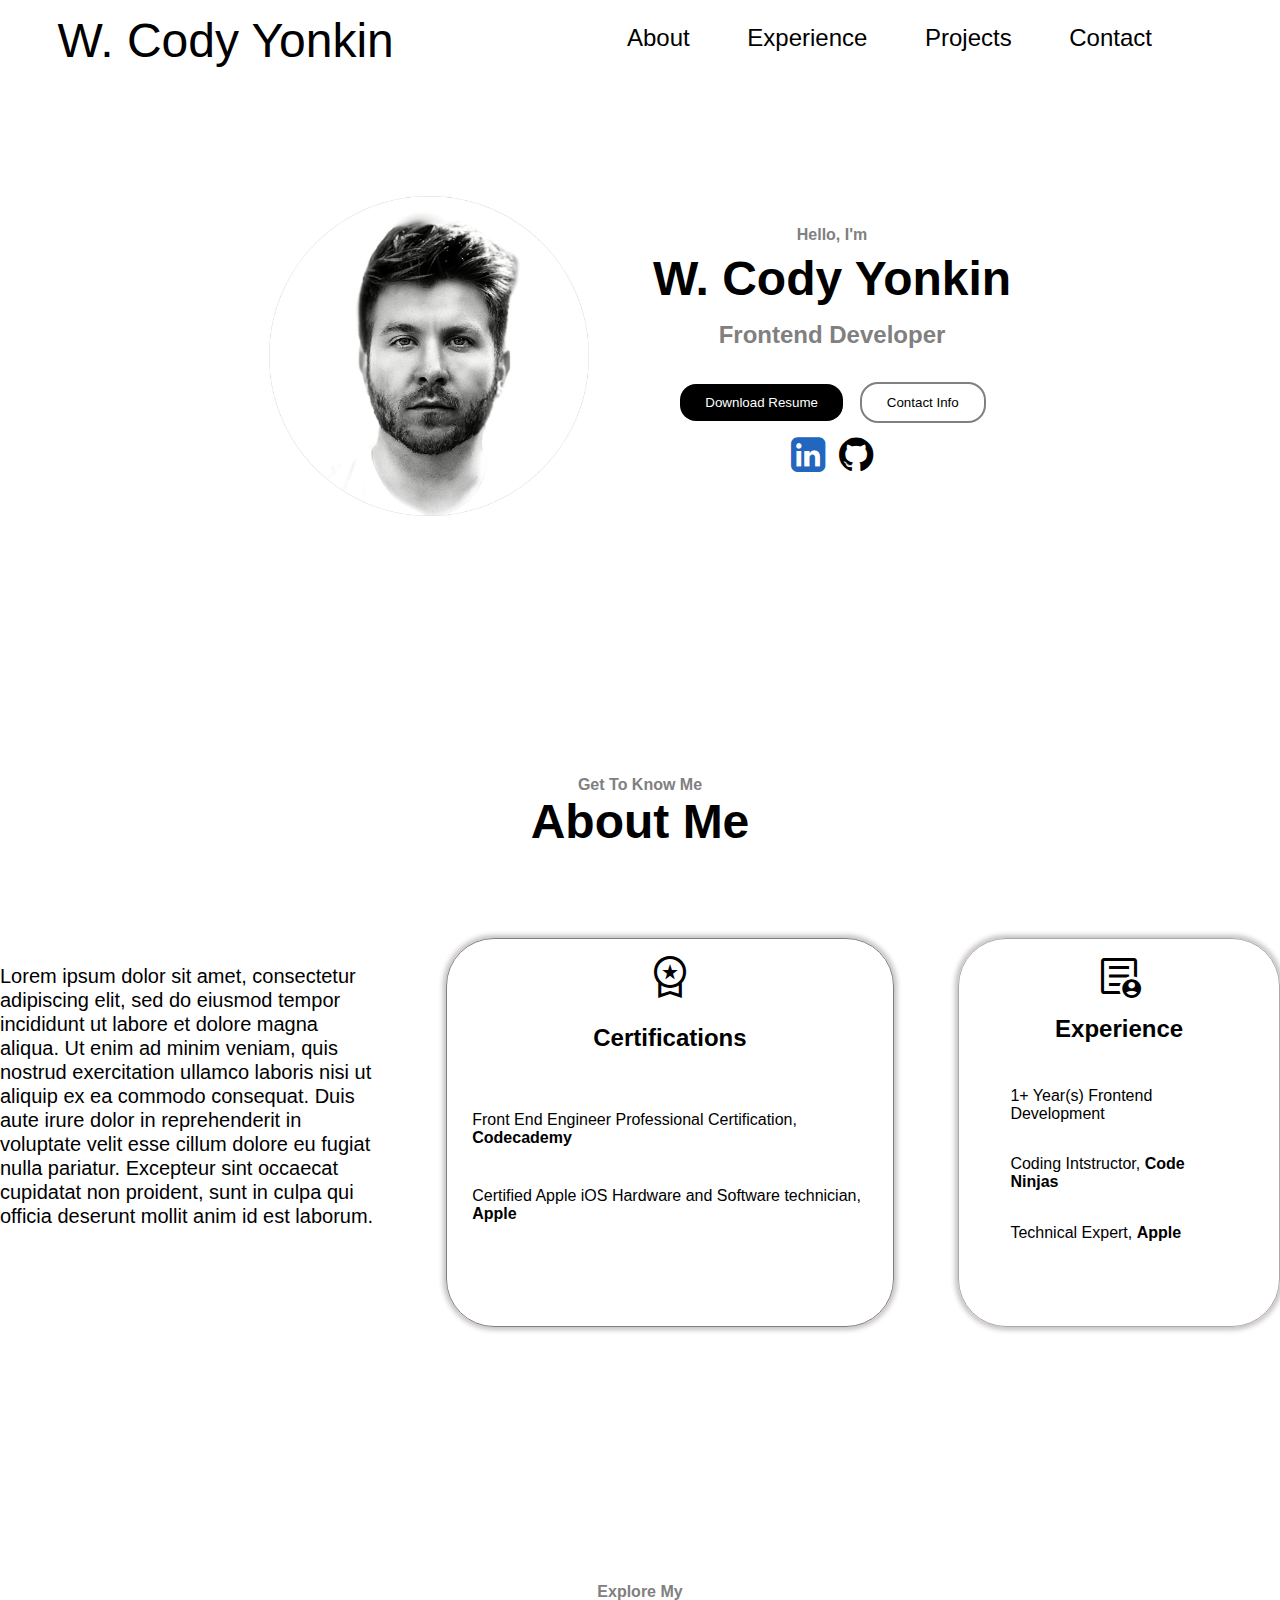
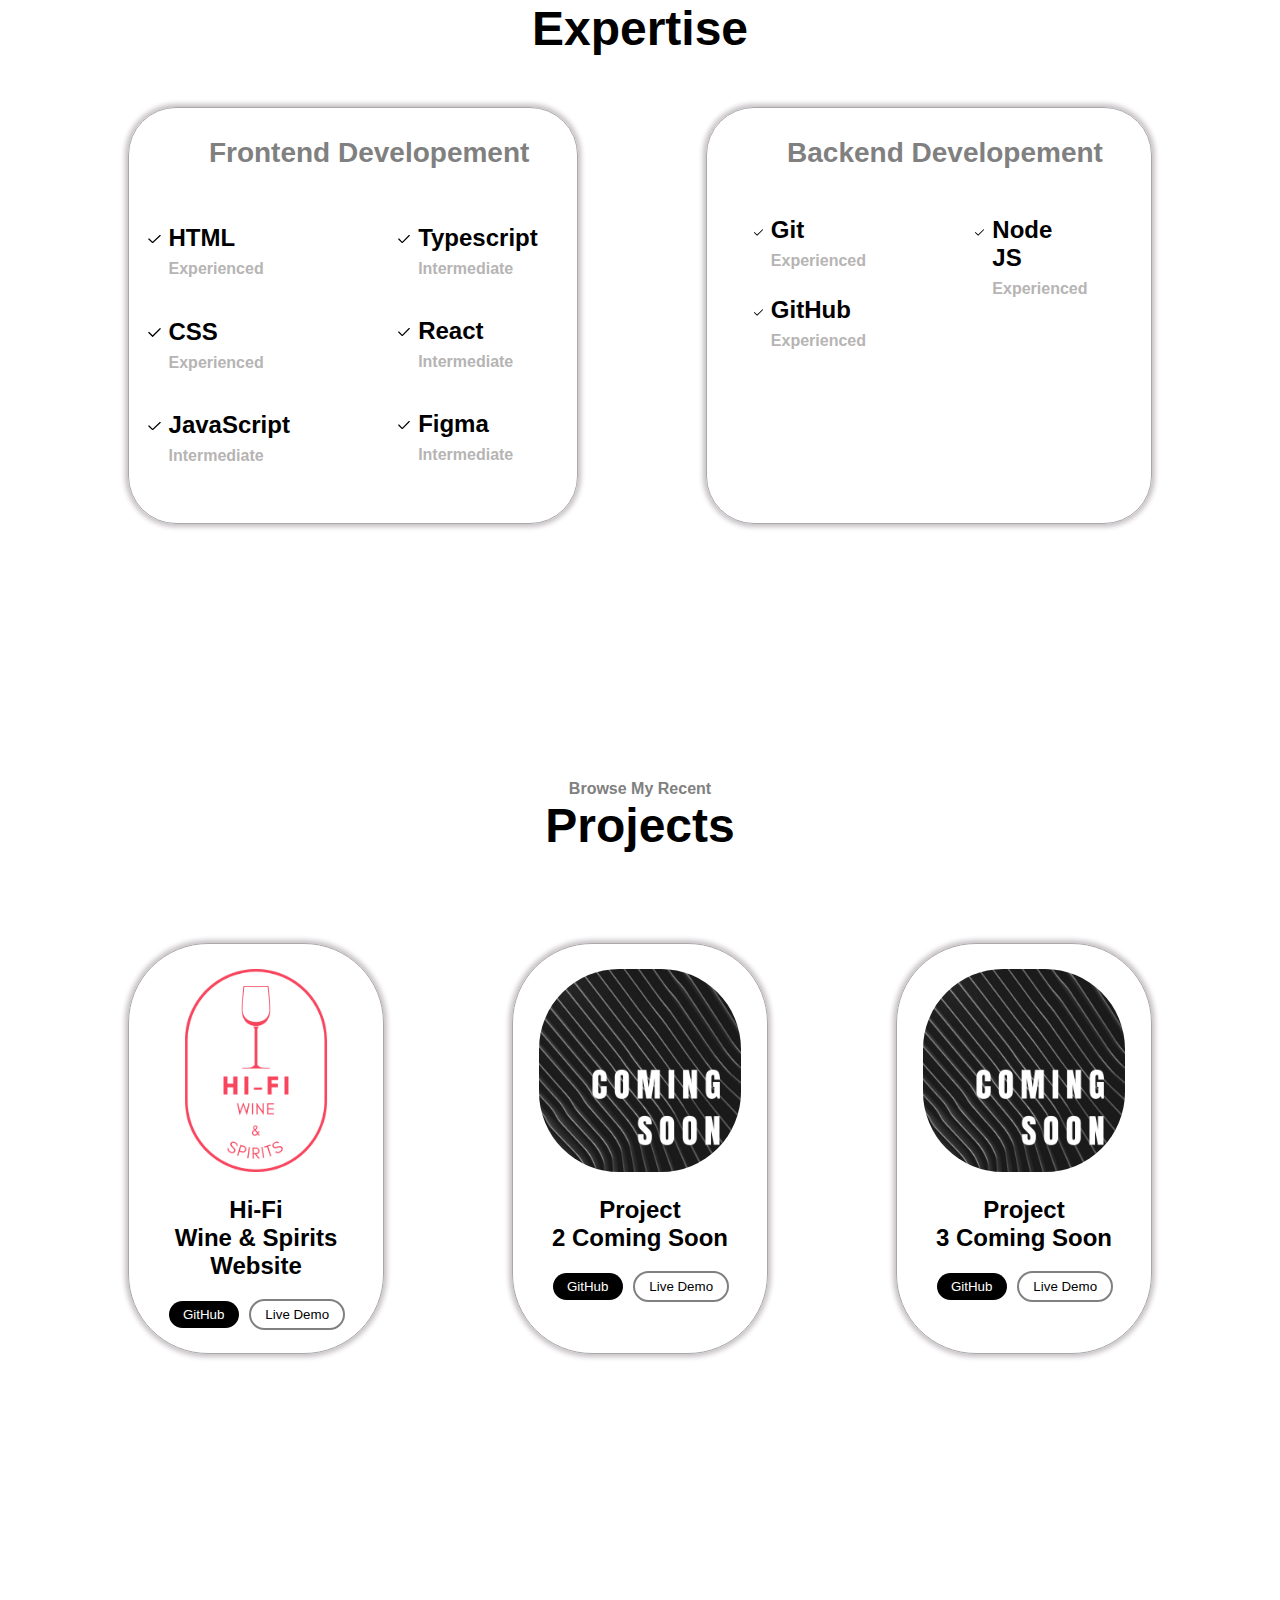
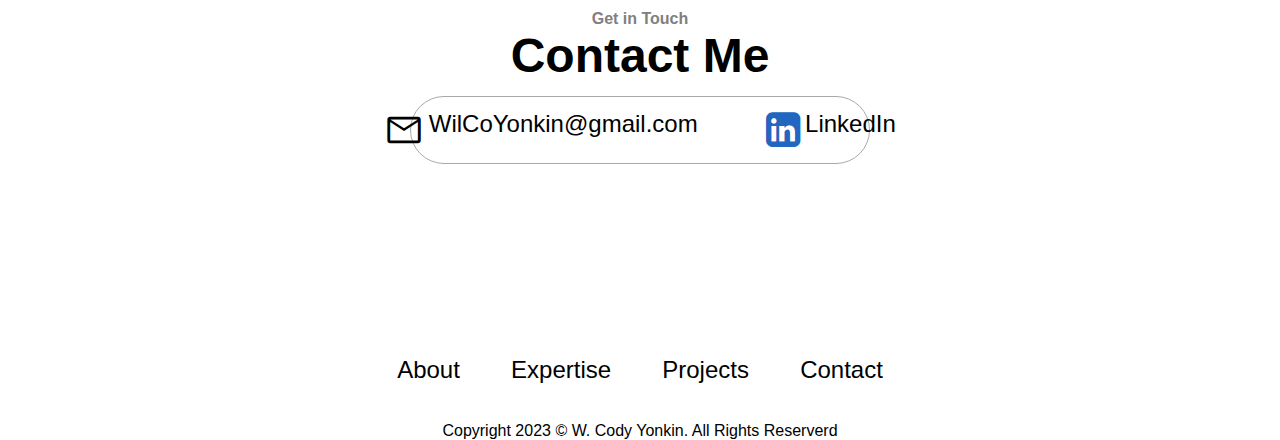
==== index.html @ 3b420a3f "finished desktop version" ====
<!DOCTYPE html>
<html lang="en">
<head>
    <meta charset="UTF-8">
    <meta name="viewport" content="width=device-width, initial-scale=1.0">
    <link rel="stylesheet" href="./styles.css">
    <script src="./script.js"></script>
    <link rel="stylesheet" href="https://fonts.googleapis.com/css2?family=Material+Symbols+Outlined:opsz,wght,FILL,GRAD@20..48,100..700,0..1,-50..200" />
    <link rel="stylesheet" href="https://cdnjs.cloudflare.com/ajax/libs/font-awesome/4.7.0/css/font-awesome.min.css">
    <link rel="stylesheet" href="https://cdnjs.cloudflare.com/ajax/libs/font-awesome/4.7.0/css/font-awesome.min.css">
    <title>W. Cody | Portfolio</title>
</head>
<body>

    <!-- Header / Navigation Bar -->
    
    <header>
        <ul class="navBar">
            <li>W. Cody Yonkin</li>
            <li><a href="#">About</a></li>
            <li><a href="#">Experience</a></li>
            <li><a href="#">Projects</a></li>
            <li><a href="#">Contact</a></li>
        </ul> 
    </header>

    <button id="back-to-top" class="back-to-top" onclick="topFunction()" style="display: none">
        <span class="material-symbols-outlined">
        north
        </span>
    </button>

    <!-- Hero Section -->

    <div class="hero-section">

        <div class="portrait">
            <img src="./Resources/Images/SelfiePNG.png" alt="self portrait">
        </div>

        <div class="introduction">
            <h4>Hello, I'm</h4>
            <h1>W. Cody Yonkin</h1>
            <h2>Frontend Developer</h2>

        <!-- Buttons  -->

            <div class="intro-btns">
                <a href="#"><button class="intro-btn intro-btn-1">Download Resume</button></a>
                <a href="#"><button class="intro-btn intro-btn-2">Contact Info</button></a>
            </div>

            <div class="socials-btns">
                <ul>
                    <a href="https://www.linkedin.com/in/wilcoyonkin" target="_blank"><li class="fa fa-linkedin-square" style="font-size: 2.5rem"></li></a>
                    <a href="https://github.com/WilCoYo?tab=repositories" target="_blank"><li class="fa fa-github" style="font-size: 2.5rem"></li></a>
                </ul>
            </div>

        </div>
        
    </div>


    

    <div id="about" class="about-me-header">
        <h4>Get To Know Me</h4>
        <h2>About Me</h2>
    </div>


    <div  class="about-me-body" > 
        
        <div class="about-me">
            <p> Lorem ipsum dolor sit amet, consectetur adipiscing elit, 
                sed do eiusmod tempor incididunt ut labore et dolore magna aliqua. 
                Ut enim ad minim veniam, quis nostrud exercitation ullamco laboris 
                nisi ut aliquip ex ea commodo consequat. Duis aute irure dolor in 
                reprehenderit in voluptate velit esse cillum dolore eu fugiat nulla pariatur. 
                Excepteur sint occaecat cupidatat non proident, sunt in culpa qui officia 
                deserunt mollit anim id est laborum.
            </p>
        </div>

        <div class="certifications">
            <span class="material-symbols-outlined" style="font-size: 3rem">
                workspace_premium
            </span>
            <h4>Certifications</h4>
            <ul>
                <li>Front End Engineer Professional Certification, <strong>Codecademy</strong></li>
                <li>Certified Apple iOS Hardware and Software technician, <strong>Apple</strong></li>
                
            </ul>
        </div>

        <div class="experience">
            <span class="material-symbols-outlined" style="font-size: 3rem;">
                demography
            </span>
            <h4>Experience</h4>
            <ul>
                <li>1+ Year(s) Frontend Development</li>
                <li>Coding Intstructor, <strong>Code Ninjas</strong></li>
                <li>Technical Expert, <strong>Apple</strong></li>
            </ul>
        </div>

    </div>


    <div id="expertise" class="expertise-header">
        <h4>Explore My</h4>
        <h2>Expertise</h2>
    </div>


    <div  class="expertise-body">

        <div class="frontend">
            <h4>Frontend Developement</h4>
                <div class="frontend-lists">
                    <ul class="left-list">
                        <li>HTML<br>
                            <strong class="sub-captions">Experienced</strong>
                        </li>
                        <li>CSS<br>
                            <strong class="sub-captions">Experienced</strong>
                        </li>
                        <li>JavaScript<br>
                            <strong class="sub-captions">Intermediate</strong>
                        </li>
                    </ul>

                    <ul class="right-list">
                        <li>Typescript<br>
                            <strong class="sub-captions">Intermediate</strong>
                        </li>
                        <li>React<br>
                            <strong class="sub-captions">Intermediate</strong>
                        </li>
                        <li>Figma<br>
                            <strong class="sub-captions">Intermediate</strong>
                        </li>
                    </ul>
                </div>
        </div>


        <div class="backend">
            <h4>Backend Developement</h4>
                <div class="backend-lists">
                    <ul class="left-list">
                        <li>Git<br>
                            <strong class="sub-captions">Experienced</strong>
                        </li>
                        <li>GitHub<br>
                            <strong class="sub-captions">Experienced</strong>
                        </li>
                       
                    </ul>

                    <ul class="right-list">
                        <li>Node JS<br>
                            <strong class="sub-captions">Experienced</strong>
                        </li>
                        
                    </ul>
                </div>
        </div>

    </div>



    <div id="projects" class="projects-header">
        <h4>Browse My Recent</h4>
        <h2>Projects</h2>
    </div>

    <div  class="projects-body">

        <div class="project project-1">
            <div class="project-1-image">
                <img src="./Resources/Images/Hi-Fi Logo.png" alt="Hi-Fi Wine and Spirits Logo">
                <h3>Hi-Fi<br> Wine & Spirits Website</h3>
                <div class="project-btns">
                    <a href="https://github.com/WilCoYo/Hi-Fi-Wine-and-Spirits.git" target="_blank"><button class="project-btn project-btn-1">GitHub</button></a>
                    <a href="https://hi-fi-wineandspirits.netlify.app" target="_blank"><button class="project-btn project-btn-2">Live Demo</button></a>
                </div>
            </div>
        </div>

        <div class="project project-2">
            <div class="project-2-image">
                <img src="./Resources/Images/Coming-Soon.png" alt="">
                <h3>Project<br> 2 Coming Soon</h3>
                <div class="project-btns">
                    <a href="#"><button class="project-btn project-btn-1">GitHub</button></a>
                    <a href="#"><button class="project-btn project-btn-2">Live Demo</button></a>
                </div>
            </div>
        </div>

        <div class="project project-3">
            <div class="project-3-image">
                <img src="./Resources/Images/Coming-Soon.png" alt="">
                <h3>Project<br> 3 Coming Soon</h3>
                <div class="project-btns">
                    <a href="#"><button class="project-btn project-btn-1">GitHub</button></a>
                    <a href="#"><button class="project-btn project-btn-2">Live Demo</button></a>
                </div>
            </div>
        </div>

    </div>


    <div id="contact" class="contact-body">
        <div class="contact-header">
            <h4>Get in Touch</h4>
            <h2>Contact Me</h2>
        </div>

        <div class="contact-info">
            <span class="material-symbols-outlined" style="font-size: 2.5rem">mail</span>
            <section class="email"><a href="#">WilCoYonkin@gmail.com</a></section>
            <span class="fa fa-linkedin-square" style="font-size: 2.5rem"></span>
            <section><a href="#">LinkedIn</a></section>
        </div>

    </div>


    <footer>
        <ul class="footerNav">
            <li><a href="#about">About</a></li>
            <li><a href="#expertise">Expertise</a></li>
            <li><a href="#projects">Projects</a></li>
            <li><a href="#contact">Contact</a></li>
        </ul> 
    </footer>

    <footerBase>
        <span>Copyright 2023 &#169 W. Cody Yonkin. All Rights Reserverd  </span>
    </footerBase>


 


</body>
</html>
---- styles.css ----
/* Universal Styling */

* {
    margin: 0;
    padding: 0;
    /* outline: solid red .1rem; */
}

body {
    height: 100vh;
    font-family: 'Segoe UI', 'Open Sans', 'Helvetica Neue', sans-serif;
}


/* Scroll to Top Button */

.back-to-top {
    position: fixed;
    bottom: 6%;
    right: 3%;
    background-color: transparent;
    color: black;
    cursor: pointer;
    padding: .6rem .8rem;
    border-radius: 50%;

}

.back-to-top:hover {
    background-color: black;
    color: white;
}




/* Header / Navigation Bar */


.navBar {
    display: flex;
    list-style: none;
    padding: 1% 10% 0 0;
}

.navBar li {
    font-size: 1.5rem;
}

.navBar a {
    text-decoration: none;
    color: black;
}

.navBar a:hover  {
    text-decoration: underline;
}

.navBar li:first-child {
    margin-right: auto;
    font-size: 3rem;
    padding-left: 5%;
}

.navBar > *:not(:first-child) {
    padding-top: 1%;
    padding-left: 5%;
}




/* Hero Section - Portrait*/

.hero-section {
    display: flex;
    justify-content: center;
    margin-top: 10%;
    
}

.portrait {
    width: 25%;
    
}

.hero-section img {
    width: 100%;
    align-self: center;
    /* box-shadow: 0px 0px 5px 3px #C6C0C5; */
}




/* Hero Section - Introduction*/

.introduction {
    text-align: center;
    align-self: center;
    margin-left: 5%;
}

.introduction h4 {
    color: gray;
}

.introduction h1 {
    padding-top: 2%;
    font-size: 3rem;
}

.introduction h2 {
    padding-top: 4%;
    padding-bottom: 10%;
    color: gray;
}


/* Hero Section - Buttons */

.intro-btn {
    padding: 3% 7%;
    border-radius: 1rem;
    cursor: pointer;
}

.intro-btn-1 {
    margin-right: 2%;
    background-color: black;
    color: white;
    border: none;
}

.intro-btn-1 a {
    text-decoration: none;
    color: white;
}


.intro-btn-1:hover {
    color: black;
    background-color: white;
    outline: gray solid .15rem;
}

.intro-btn-2 {
    margin-left: 2%;
    background-color: white;
    outline: gray solid .15rem;
    border: none;
}

.intro-btn-2:hover {
    color: white;
    background-color: black;
    border: none;
    outline: none;
}


.socials-btns ul {
    display: flex; 
    justify-content: center;
    
}

.socials-btns a{
    margin: 4% 2%;

}

.fa {
    border: none;
   
}

.fa-github {
    color: black;
}

.fa-linkedin-square {
    color: #2366C0;
}



/* Headers */


.about-me-header,
.expertise-header,
.projects-header,
.contact-body {
    text-align: center;
    margin-top: 15%;
    margin-bottom: 2%;
}

.about-me-header h4,
.expertise-header h4,
.projects-header h4,
.contact-body h4{
    color: gray;
}

.about-me-header h2,
.expertise-header h2,
.projects-header h2,
.contact-body h2 {
    font-size: 3rem;
    padding-bottom: 2%;
}


.about-me-header {
    padding-top: 5%;
    padding-bottom: 3%;
}

.about-me-body {
    display: flex;
    justify-content: center;
    
}


.about-me-body ul {
    list-style: none;
}



.about-me {
    width: 33%;
    padding-top: 2%;
    padding-right: 5%;
    line-height: 1.5rem;
    font-size: 1.25rem
}




.certifications {
    border: solid gray .1rem;
    box-shadow: 0px 0px 5px 3px #C6C0C5;
    text-align: center;
    margin-right: 5%;
    padding: 1% 2% 5% 2%;
    border-radius: 3rem;
}

.certifications h4 {
    padding-top: 5%;
    padding-bottom: 15%;
    font-weight: bold;
    font-size: 1.5rem;
}

.certifications ul {
    text-align: start;
    
}

.certifications li {
    padding-bottom: 10%;
    
}




.experience {
    border: solid darkgrey .1rem;
    box-shadow: 0px 0px 5px 3px #C6C0C5;
    text-align: center;
    padding: 1% 4% 3% 4%;
    border-radius: 3rem;
}

.experience h4 {
    font-weight: bold;
    font-size: 1.5rem;
    padding-top: 5%;
    padding-bottom: 20%;
}

.experience ul {
    text-align: start;
    
}

.experience li {
    padding-bottom: 15%;
}



/* Expertise */

.expertise-header {
    padding-top: 5%;
}

.expertise-body {
    display: flex;
    justify-content: space-evenly;
}

.expertise-body h4 {
    padding: 5% 5% 15% 5%;
    font-size: 1.75rem;
    color: gray;
    width:  100%;
}


.sub-captions {
    font-size: 1rem;
    color: rgb(182, 180, 180);
}





.frontend {
    border: solid darkgrey .1rem;
    padding: 1% 5% 2% 5%;
    border-radius: 3rem;
    box-shadow: 0px 0px 5px 3px #C6C0C5;
    text-align: center;
}

.frontend-lists {
    display: flex;
    justify-content: center;
}


.frontend-lists li {
    font-size: 1.5rem;
    padding-bottom: 25%;
    text-align: start;
    font-weight: bold;
    list-style-image: url('data:image/svg+xml,<svg xmlns="http://www.w3.org/2000/svg" viewBox="0 0 24 24" fill="%23000000"><path d="M9 19c-.26 0-.51-.1-.71-.29l-6-6A.996.996 0 1 1 3.7 11.3l5.29 5.29L20.28 5.3a.996.996 0 1 1 1.41 1.41l-12 12c-.2.2-.45.29-.71.29Z"></path></svg>'); 
}

.frontend-lists li::marker {
    font-size: 2rem;
}








.backend {
    border: solid darkgrey .1rem;
    padding: 1% 5% 5% 5%;
    border-radius: 3rem;
    text-align: center;
    box-shadow: 0px 0px 5px 3px #C6C0C5;
}

.backend-lists li {
    font-size: 1.5rem;
    padding-bottom: 25%;
    text-align: start;
    font-weight: bold;
    list-style-image: url('data:image/svg+xml,<svg xmlns="http://www.w3.org/2000/svg" viewBox="0 0 24 24" fill="%23000000"><path d="M9 19c-.26 0-.51-.1-.71-.29l-6-6A.996.996 0 1 1 3.7 11.3l5.29 5.29L20.28 5.3a.996.996 0 1 1 1.41 1.41l-12 12c-.2.2-.45.29-.71.29Z"></path></svg>'); 
}

.backend-lists {
    display: flex;
    justify-content: center;
}

.left-list {
    margin-right: 40%;
   
}






/* Projects Section */

.projects-header {
    padding-top: 5%;
    padding-bottom: 3%;
}


.projects-body {
    display: flex;
    justify-content: center;
}

.project img {
    width: 100%;
    border-radius: 5rem;
    margin-bottom: 10%;
}

.project {
    text-align: center;
    margin: 0 5%;
    padding: 2% 2% 2% 2%;
    border: solid darkgrey .1rem;
    box-shadow: 0px 0px 5px 3px #C6C0C5;
    border-radius: 5rem;
}

.project h3 {
    font-size: 1.5rem;
}

.project-1 {
    margin-left: 10%;
}

.project-3 {
    margin-right: 10%;
}




/* Project Section - Buttons */

.project-btns {
    margin-top: 10%;
 
} 

.project-btn {
    padding: 3% 7%;
    border-radius: 1rem;
    cursor: pointer;
}

.project-btn-1 {
    margin-right: 2%;
    background-color: black;
    color: white;
    border: none;
}

.project-btn-1 a {
    text-decoration: none;
    color: white;
}


.project-btn-1:hover {
    color: black;
    background-color: white;
    outline: gray solid .15rem;
}

.project-btn-2 {
    margin-left: 2%;
    background-color: white;
    outline: gray solid .15rem;
    border: none;
}

.project-btn-2:hover {
    color: white;
    background-color: black;
    border: none;
    outline: none;
}







.contact-body{
    margin-top: 20%;
}

.contact-header h2 {
    margin-bottom: 1%;
    padding-bottom: 0;
}

.contact-info {
    display: flex;
    justify-content: center;
    font-size: 1.5rem;
    margin: 0 32%;
    padding: 1% 0;
    border: solid darkgrey .1rem;
    border-radius: 5rem;
}

.email {
    padding-right: 15%;
}

.contact-info section {
    padding-left: 1%;
} 

.contact-info a {
    color: black;
    text-decoration: none;
}

.contact-info a:hover {
    color: blue;
}

footer {
    margin-top: 15%;
}

.footerNav {
    display: flex;
    justify-content: center;
    list-style: none;
    font-size: 1.5rem;
}

.footerNav li {
    padding: 0 2%;
}

.footerNav a  {
    color: black;
    text-decoration: none;
}

.footerNav a:hover  {
    text-decoration: underline;
}

footerBase {
    display: flex;
    justify-content: center;
    margin-top: 3%;
}
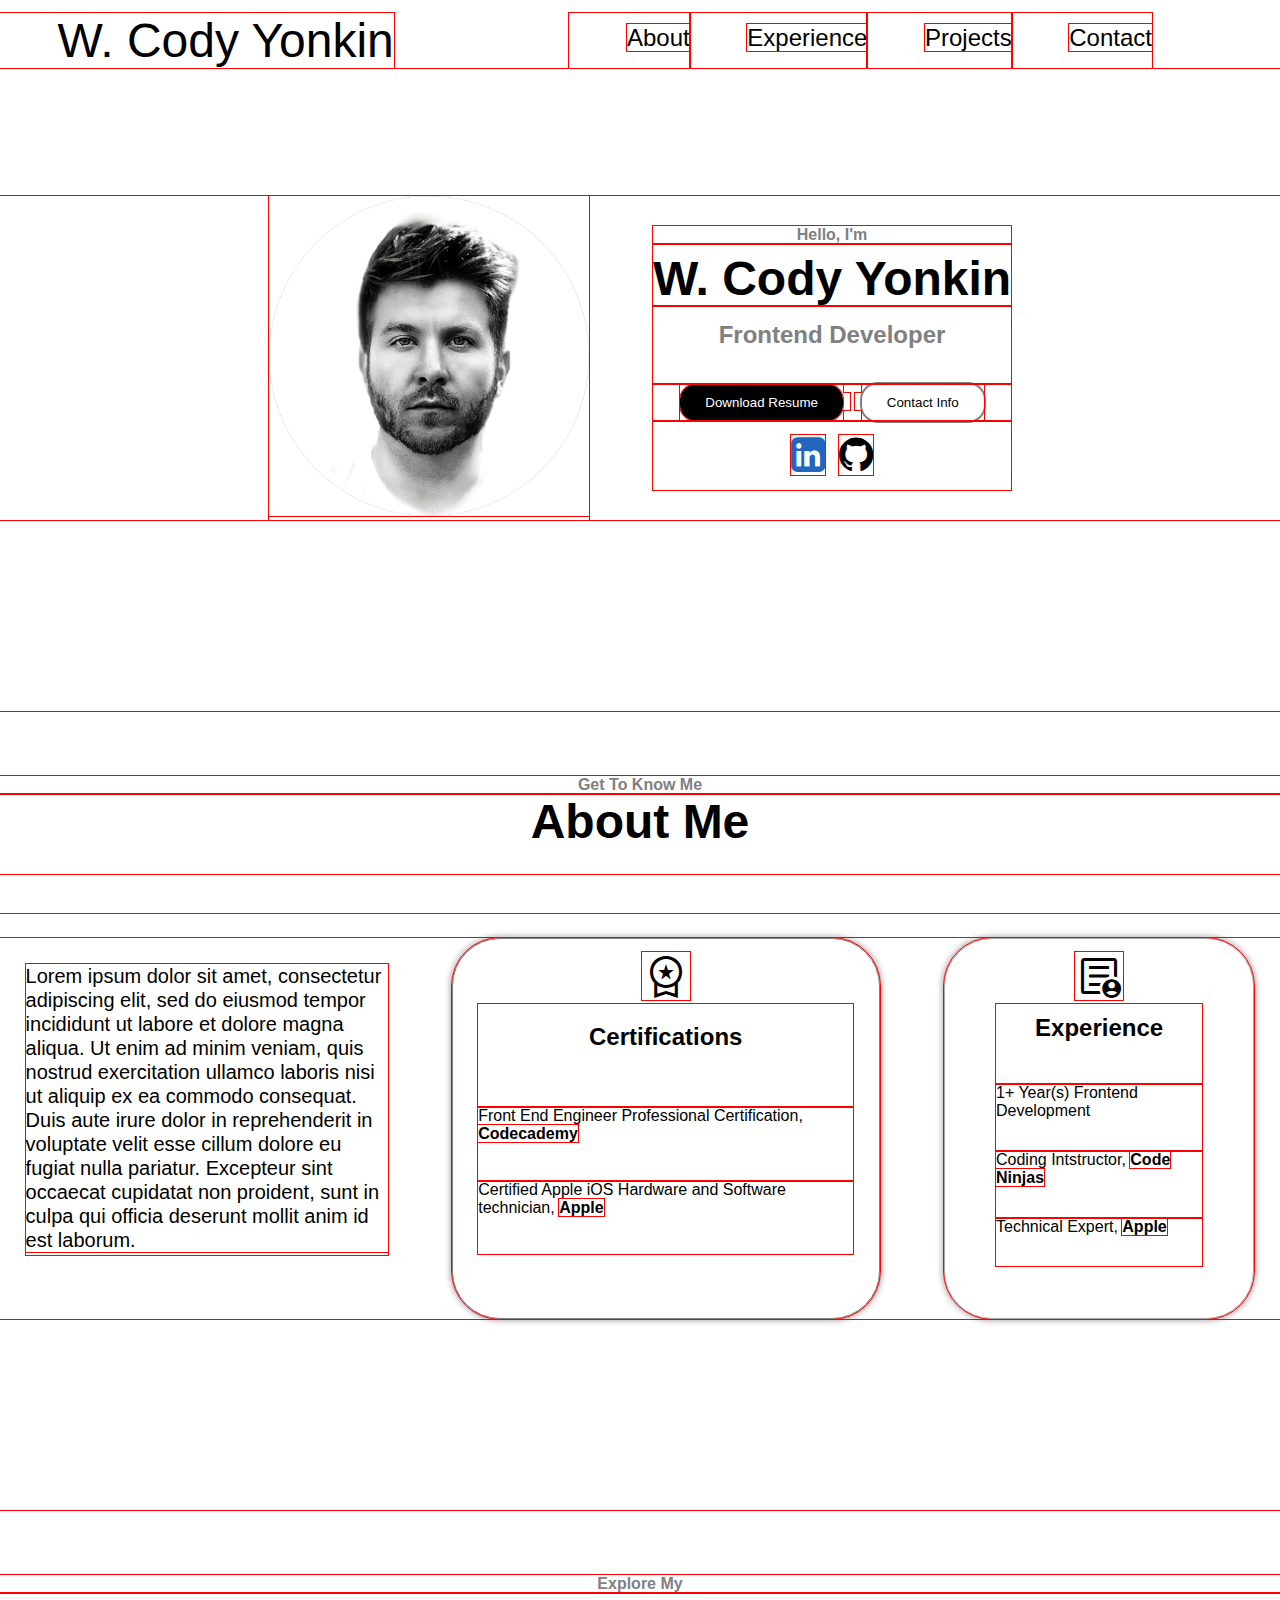
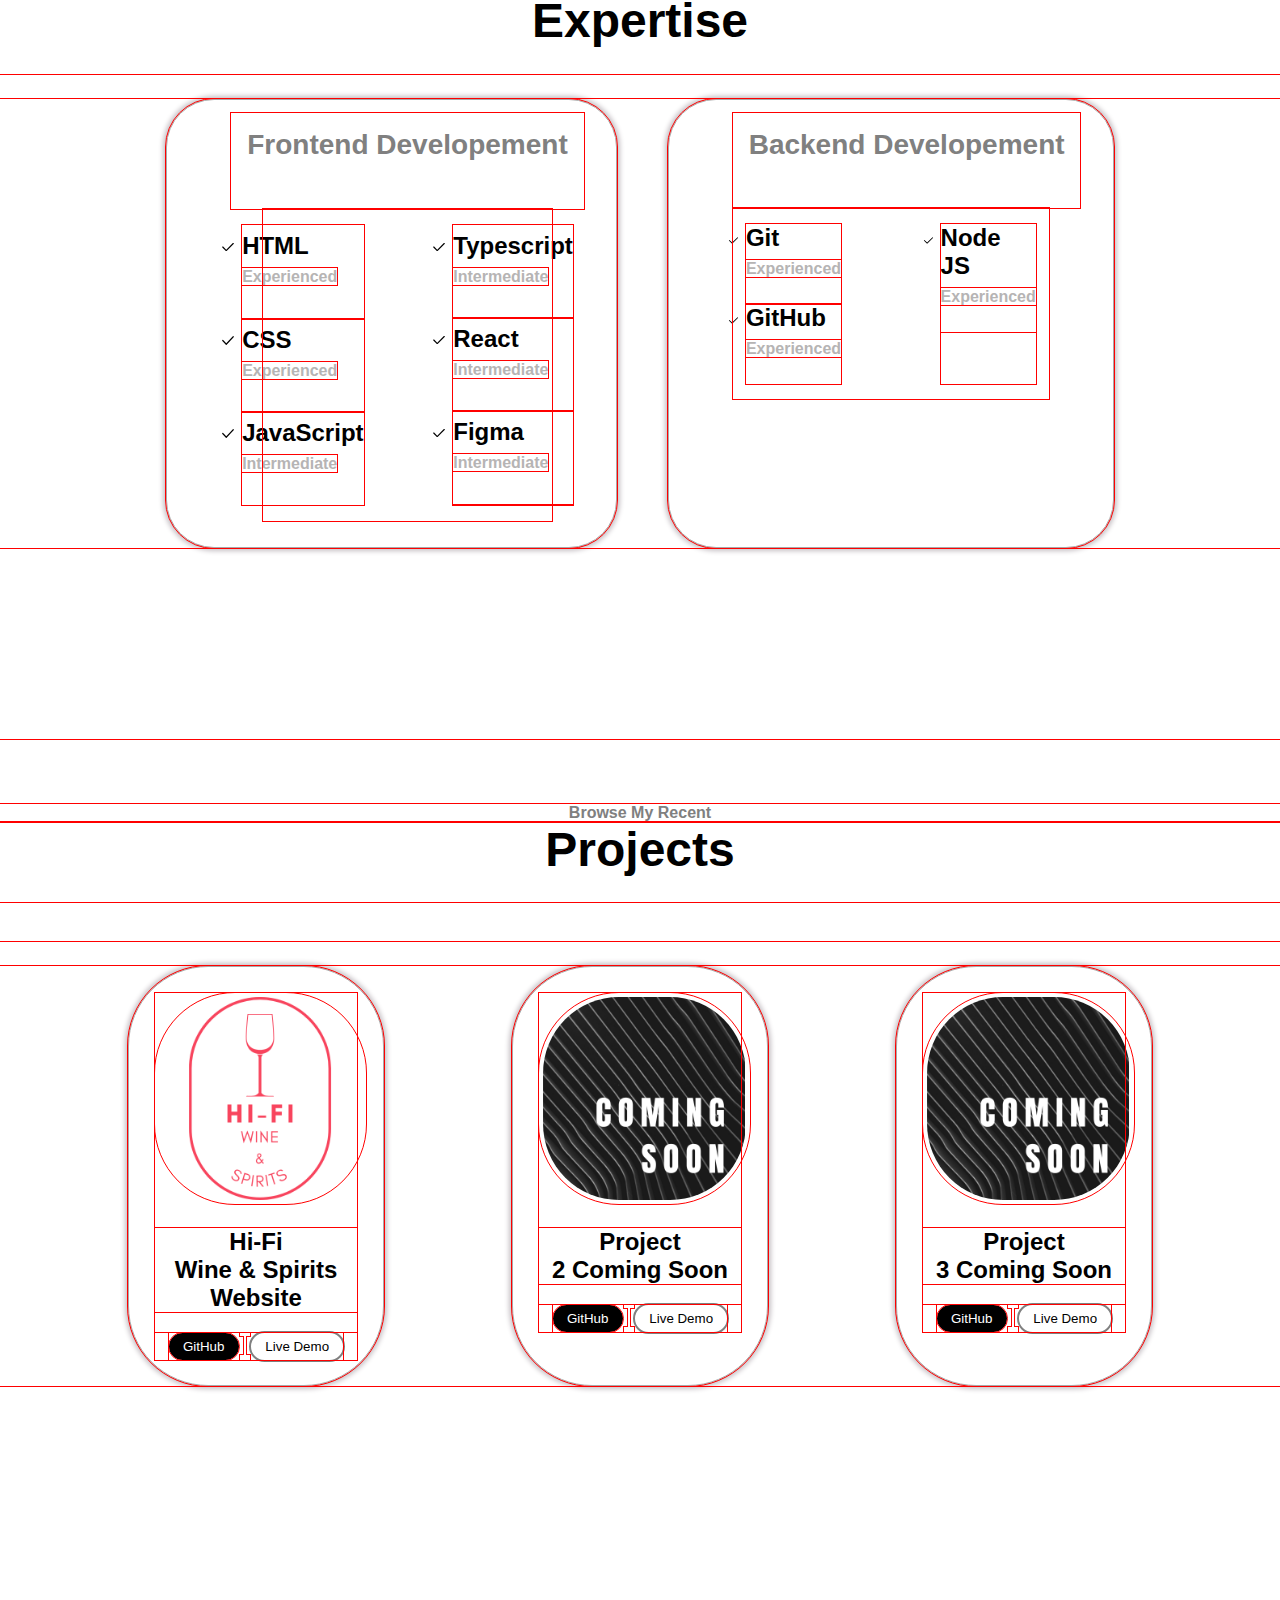
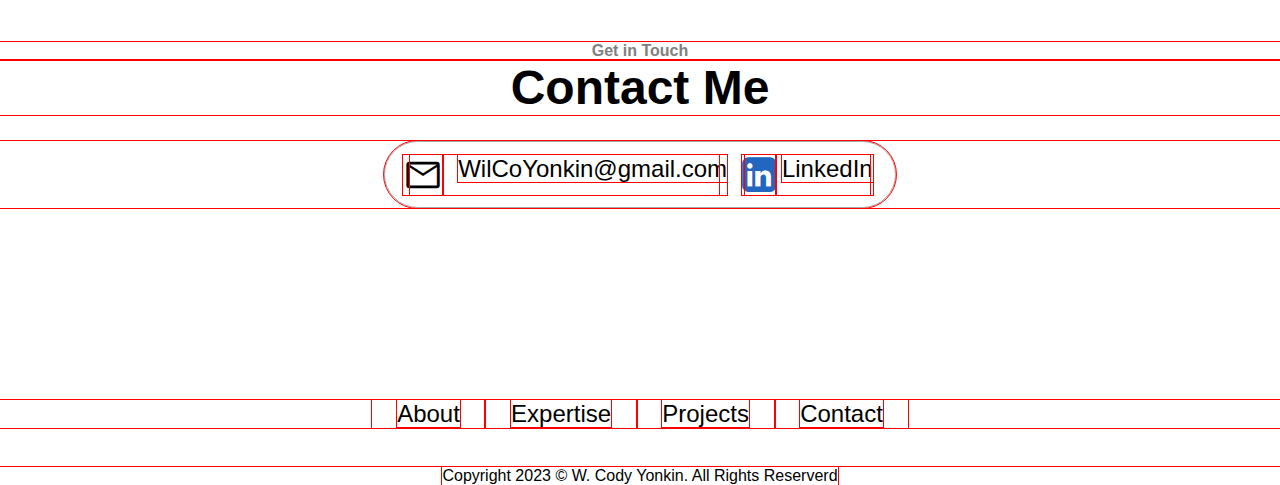
==== commit 6dd683a3: "working on responsiveness" ====
--- a/index.html
+++ b/index.html
@@ -83,6 +83,7 @@
             </p>
         </div>
 
+        
         <div class="certifications">
             <span class="material-symbols-outlined" style="font-size: 3rem">
                 workspace_premium
@@ -106,6 +107,7 @@
                 <li>Technical Expert, <strong>Apple</strong></li>
             </ul>
         </div>
+       
 
     </div>
 
@@ -217,17 +219,25 @@
     </div>
 
 
+    <div class="contact-header">
+        <h4>Get in Touch</h4>
+        <h2>Contact Me</h2>
+    </div>
+
     <div id="contact" class="contact-body">
-        <div class="contact-header">
-            <h4>Get in Touch</h4>
-            <h2>Contact Me</h2>
-        </div>
+       
 
         <div class="contact-info">
-            <span class="material-symbols-outlined" style="font-size: 2.5rem">mail</span>
-            <section class="email"><a href="#">WilCoYonkin@gmail.com</a></section>
-            <span class="fa fa-linkedin-square" style="font-size: 2.5rem"></span>
-            <section><a href="#">LinkedIn</a></section>
+            <div class="email-section"> 
+                <span class="material-symbols-outlined" style="font-size: 2.5rem">mail</span>
+                <section class="email"><a href="#">WilCoYonkin@gmail.com</a></section>
+            </div>
+            
+            <div class="linkedin-section">
+                <span class="fa fa-linkedin-square" style="font-size: 2.5rem"></span>
+                <section class="linkedin"><a href="#">LinkedIn</a></section>
+            </div>
+            
         </div>
 
     </div>
--- a/styles.css
+++ b/styles.css
@@ -3,11 +3,15 @@
 * {
     margin: 0;
     padding: 0;
-    /* outline: solid red .1rem; */
+    outline: solid red .1rem;
+}
+
+html {
+    scroll-behavior: smooth;
 }
 
 body {
-    height: 100vh;
+    min-height: 100vh;
     font-family: 'Segoe UI', 'Open Sans', 'Helvetica Neue', sans-serif;
 }
 
@@ -33,7 +37,6 @@
 
 
 
-
 /* Header / Navigation Bar */
 
 
@@ -191,7 +194,7 @@
 .about-me-header,
 .expertise-header,
 .projects-header,
-.contact-body {
+.contact-header {
     text-align: center;
     margin-top: 15%;
     margin-bottom: 2%;
@@ -200,14 +203,14 @@
 .about-me-header h4,
 .expertise-header h4,
 .projects-header h4,
-.contact-body h4{
+.contact-header h4{
     color: gray;
 }
 
 .about-me-header h2,
 .expertise-header h2,
 .projects-header h2,
-.contact-body h2 {
+.contact-header h2 {
     font-size: 3rem;
     padding-bottom: 2%;
 }
@@ -233,11 +236,13 @@
 
 .about-me {
     width: 33%;
-    padding-top: 2%;
-    padding-right: 5%;
+    margin: 2% 5% 5% 2%;
     line-height: 1.5rem;
     font-size: 1.25rem
 }
+
+
+
 
 
 
@@ -276,6 +281,7 @@
     box-shadow: 0px 0px 5px 3px #C6C0C5;
     text-align: center;
     padding: 1% 4% 3% 4%;
+    margin-right: 2%;
     border-radius: 3rem;
 }
 
@@ -297,6 +303,11 @@
 
 
 
+
+
+
+
+
 /* Expertise */
 
 .expertise-header {
@@ -305,7 +316,7 @@
 
 .expertise-body {
     display: flex;
-    justify-content: space-evenly;
+    justify-content: center;
 }
 
 .expertise-body h4 {
@@ -328,14 +339,20 @@
 .frontend {
     border: solid darkgrey .1rem;
     padding: 1% 5% 2% 5%;
+    margin-right: 2%;
+    margin-left: 2%;
     border-radius: 3rem;
     box-shadow: 0px 0px 5px 3px #C6C0C5;
     text-align: center;
 }
 
+
+
 .frontend-lists {
     display: flex;
     justify-content: center;
+    padding: 5%;
+    margin-left: 10%;
 }
 
 
@@ -361,9 +378,17 @@
 .backend {
     border: solid darkgrey .1rem;
     padding: 1% 5% 5% 5%;
+    margin-left: 2%;
+    margin-right: 2%;
     border-radius: 3rem;
-    text-align: center;
     box-shadow: 0px 0px 5px 3px #C6C0C5;
+    text-align: center;
+}
+
+.backend-lists {
+    display: flex;
+    justify-content: center;
+    padding: 5%;
 }
 
 .backend-lists li {
@@ -374,13 +399,10 @@
     list-style-image: url('data:image/svg+xml,<svg xmlns="http://www.w3.org/2000/svg" viewBox="0 0 24 24" fill="%23000000"><path d="M9 19c-.26 0-.51-.1-.71-.29l-6-6A.996.996 0 1 1 3.7 11.3l5.29 5.29L20.28 5.3a.996.996 0 1 1 1.41 1.41l-12 12c-.2.2-.45.29-.71.29Z"></path></svg>'); 
 }
 
-.backend-lists {
-    display: flex;
-    justify-content: center;
-}
+
 
 .left-list {
-    margin-right: 40%;
+    margin-right: 35%;
    
 }
 
@@ -400,12 +422,14 @@
 .projects-body {
     display: flex;
     justify-content: center;
+    margin-bottom: 20%;
 }
 
 .project img {
     width: 100%;
     border-radius: 5rem;
     margin-bottom: 10%;
+    padding: 2%;
 }
 
 .project {
@@ -435,8 +459,9 @@
 /* Project Section - Buttons */
 
 .project-btns {
+    text-align: center;
     margin-top: 10%;
- 
+    
 } 
 
 .project-btn {
@@ -483,11 +508,6 @@
 
 
 
-
-.contact-body{
-    margin-top: 20%;
-}
-
 .contact-header h2 {
     margin-bottom: 1%;
     padding-bottom: 0;
@@ -495,20 +515,29 @@
 
 .contact-info {
     display: flex;
-    justify-content: center;
-    font-size: 1.5rem;
-    margin: 0 32%;
+    flex-wrap: wrap;
+    justify-content: space-evenly;
+    font-size: 1.5rem;
     padding: 1% 0;
     border: solid darkgrey .1rem;
     border-radius: 5rem;
-}
-
-.email {
-    padding-right: 15%;
-}
-
-.contact-info section {
-    padding-left: 1%;
+    margin: 0 30%;
+}
+
+.email-section {
+    display: flex;
+    justify-content: center;
+}
+
+
+.linkedin-section {
+    display: flex;
+    justify-content: center;
+}
+
+.email,
+.linkedin {
+    padding-left: 5%;
 } 
 
 .contact-info a {
@@ -520,6 +549,10 @@
     color: blue;
 }
 
+
+
+
+
 footer {
     margin-top: 15%;
 }
@@ -548,4 +581,42 @@
     display: flex;
     justify-content: center;
     margin-top: 3%;
+}
+
+
+
+
+
+
+/* About-Me Media Queries */
+
+@media screen and (max-width: 67.5em) {
+    .about-me-body {
+        display: block;
+        width: 50%;
+        text-align: center;
+        margin: 0 auto;
+    }
+
+    .about-me {
+        width: 100%;
+        margin: 0 auto;
+    }
+
+    .certifications {
+        margin: 5% auto;
+    }
+
+    .certifications h4 {
+        padding-bottom: 10%;
+    }
+
+    .experience {
+        margin: 5% auto;
+    }
+
+    .experience h4 {
+        padding-bottom: 10%;
+    }
+    
 }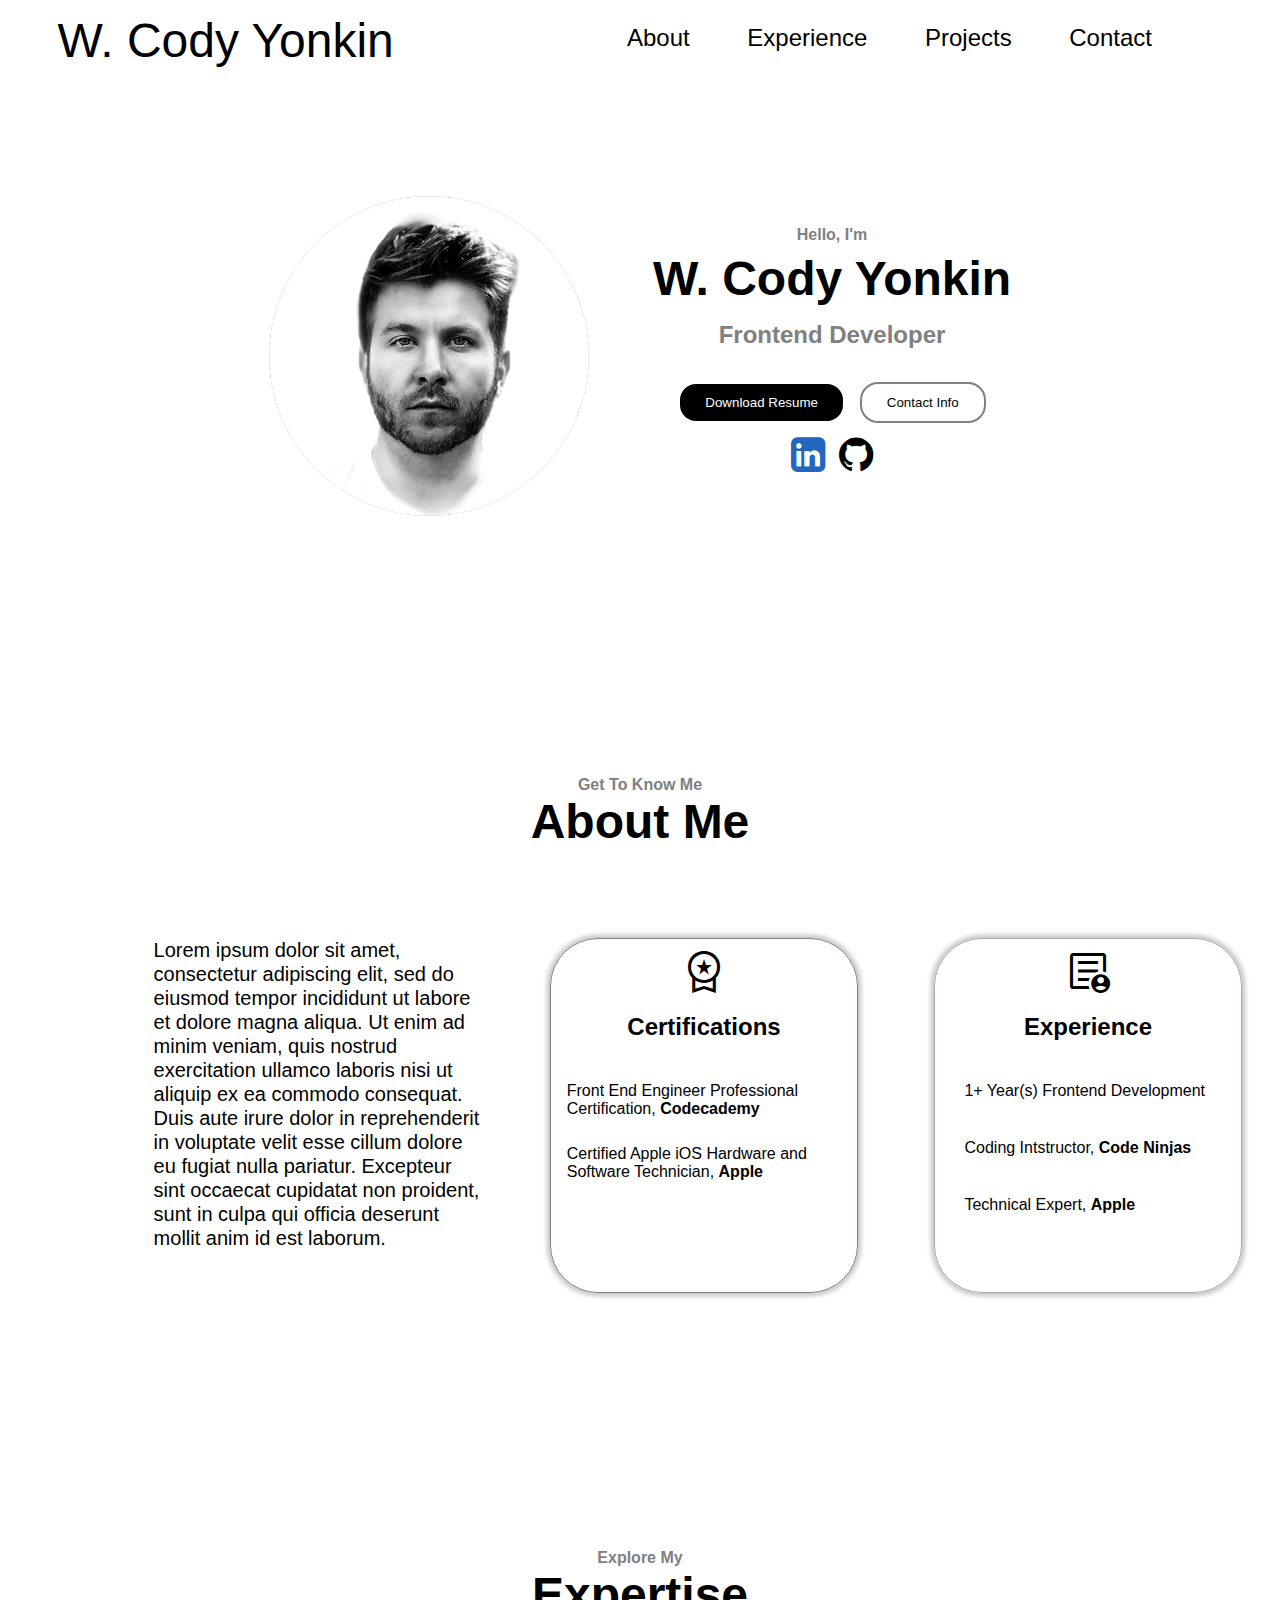
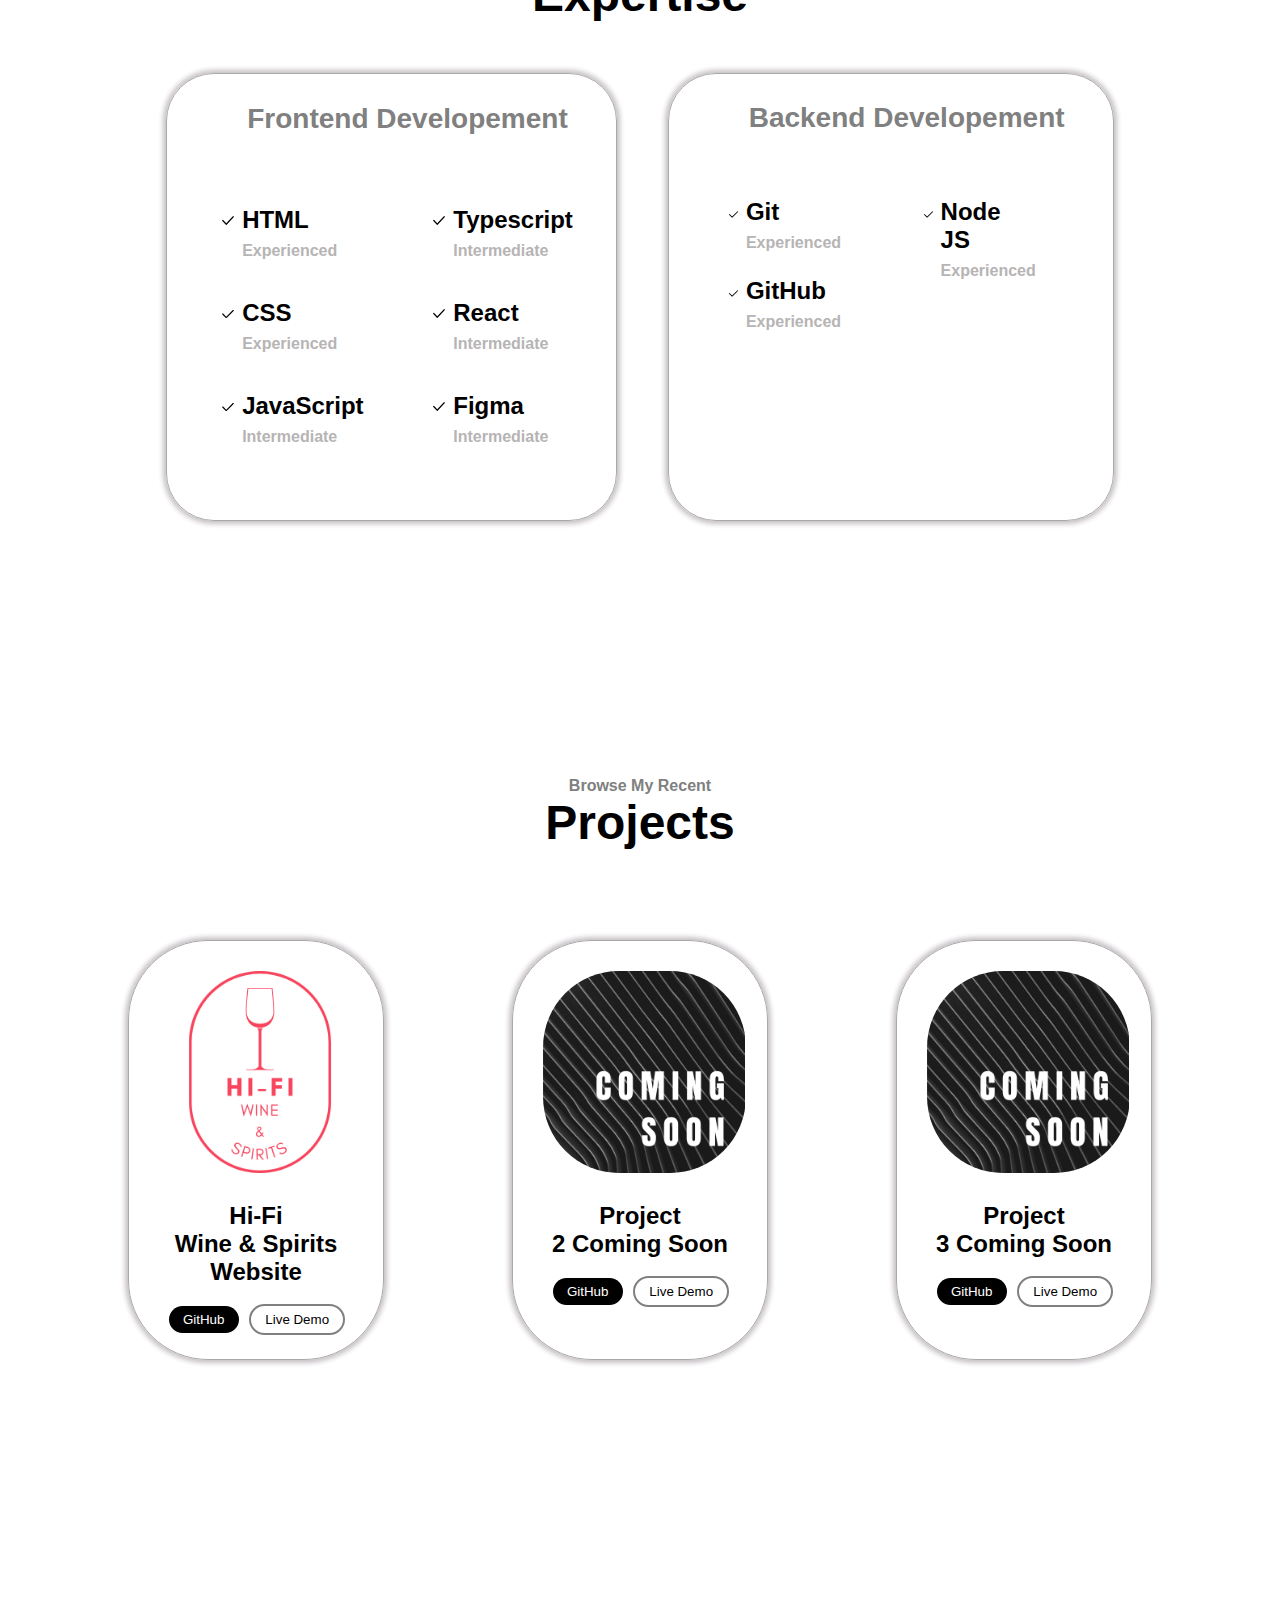
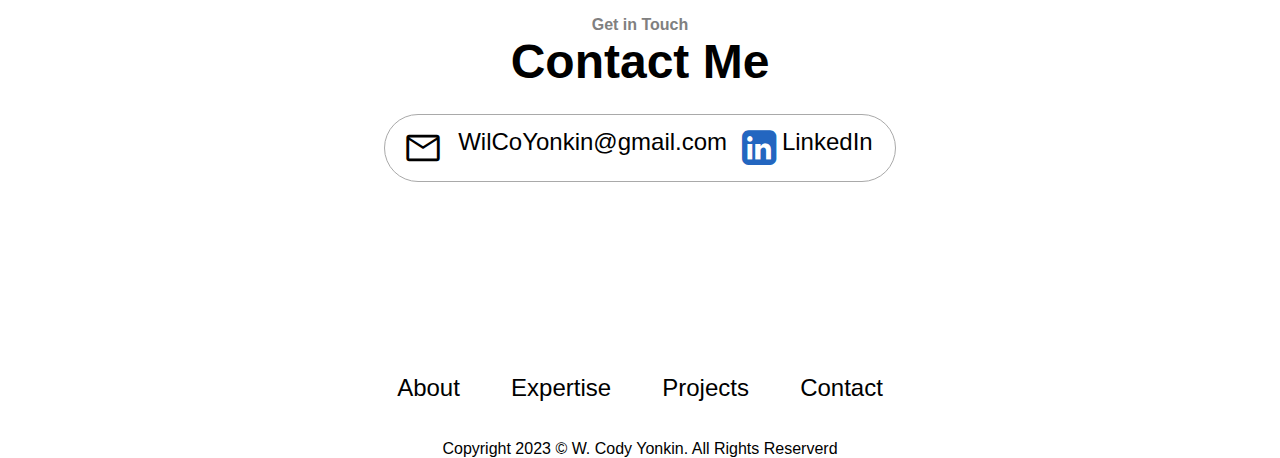
==== commit 09c70e25: "working ona about-me section responsiveness" ====
--- a/index.html
+++ b/index.html
@@ -71,43 +71,49 @@
 
 
     <div  class="about-me-body" > 
+
+        <div class="about-me-leftside">
         
-        <div class="about-me">
-            <p> Lorem ipsum dolor sit amet, consectetur adipiscing elit, 
-                sed do eiusmod tempor incididunt ut labore et dolore magna aliqua. 
-                Ut enim ad minim veniam, quis nostrud exercitation ullamco laboris 
-                nisi ut aliquip ex ea commodo consequat. Duis aute irure dolor in 
-                reprehenderit in voluptate velit esse cillum dolore eu fugiat nulla pariatur. 
-                Excepteur sint occaecat cupidatat non proident, sunt in culpa qui officia 
-                deserunt mollit anim id est laborum.
-            </p>
-        </div>
-
+            <div class="about-me">
+                <p> Lorem ipsum dolor sit amet, consectetur adipiscing elit, 
+                    sed do eiusmod tempor incididunt ut labore et dolore magna aliqua. 
+                    Ut enim ad minim veniam, quis nostrud exercitation ullamco laboris 
+                    nisi ut aliquip ex ea commodo consequat. Duis aute irure dolor in 
+                    reprehenderit in voluptate velit esse cillum dolore eu fugiat nulla pariatur. 
+                    Excepteur sint occaecat cupidatat non proident, sunt in culpa qui officia 
+                    deserunt mollit anim id est laborum.
+                </p>
+            </div>
+
+        </div>
+
+        <div class="about-me-rightside">
         
-        <div class="certifications">
-            <span class="material-symbols-outlined" style="font-size: 3rem">
-                workspace_premium
-            </span>
-            <h4>Certifications</h4>
-            <ul>
-                <li>Front End Engineer Professional Certification, <strong>Codecademy</strong></li>
-                <li>Certified Apple iOS Hardware and Software technician, <strong>Apple</strong></li>
-                
-            </ul>
-        </div>
-
-        <div class="experience">
-            <span class="material-symbols-outlined" style="font-size: 3rem;">
-                demography
-            </span>
-            <h4>Experience</h4>
-            <ul>
-                <li>1+ Year(s) Frontend Development</li>
-                <li>Coding Intstructor, <strong>Code Ninjas</strong></li>
-                <li>Technical Expert, <strong>Apple</strong></li>
-            </ul>
-        </div>
+            <div class="certifications">
+                <span class="material-symbols-outlined" style="font-size: 3rem">
+                    workspace_premium
+                </span>
+                <h4>Certifications</h4>
+                <ul>
+                    <li>Front End Engineer Professional Certification, <strong>Codecademy</strong></li>
+                    <li>Certified Apple iOS Hardware and Software Technician, <strong>Apple</strong></li>
+                    
+                </ul>
+            </div>
+
+            <div class="experience">
+                <span class="material-symbols-outlined" style="font-size: 3rem;">
+                    demography
+                </span>
+                <h4>Experience</h4>
+                <ul>
+                    <li>1+ Year(s) Frontend Development</li>
+                    <li>Coding Intstructor, <strong>Code Ninjas</strong></li>
+                    <li>Technical Expert, <strong>Apple</strong></li>
+                </ul>
+            </div>
        
+        </div>
 
     </div>
 
--- a/styles.css
+++ b/styles.css
@@ -3,7 +3,7 @@
 * {
     margin: 0;
     padding: 0;
-    outline: solid red .1rem;
+    /* outline: solid red .1rem; */
 }
 
 html {
@@ -232,18 +232,28 @@
     list-style: none;
 }
 
+.about-me-leftside {
+    display: flex;
+    justify-content: center;
+    width: 40%;
+}
+
 
 
 .about-me {
-    width: 33%;
-    margin: 2% 5% 5% 2%;
+    width: 100%;
+    margin: 0 5% 5% 30%;
     line-height: 1.5rem;
-    font-size: 1.25rem
-}
-
-
-
-
+    font-size: 1.25rem;
+}
+
+
+
+.about-me-rightside {
+    display: flex;
+    justify-content: space-evenly;
+    width: 60%;
+}
 
 
 
@@ -251,9 +261,10 @@
     border: solid gray .1rem;
     box-shadow: 0px 0px 5px 3px #C6C0C5;
     text-align: center;
-    margin-right: 5%;
     padding: 1% 2% 5% 2%;
     border-radius: 3rem;
+    width: 100%;
+    margin: 0 5%;
 }
 
 .certifications h4 {
@@ -280,21 +291,22 @@
     border: solid darkgrey .1rem;
     box-shadow: 0px 0px 5px 3px #C6C0C5;
     text-align: center;
-    padding: 1% 4% 3% 4%;
-    margin-right: 2%;
+    padding: 1% 2% 5% 2%;
     border-radius: 3rem;
+    width: 100%;
+    margin: 0 5%;
 }
 
 .experience h4 {
     font-weight: bold;
     font-size: 1.5rem;
     padding-top: 5%;
-    padding-bottom: 20%;
+    padding-bottom: 15%;
 }
 
 .experience ul {
     text-align: start;
-    
+    margin-left: 5%;
 }
 
 .experience li {
@@ -591,20 +603,40 @@
 /* About-Me Media Queries */
 
 @media screen and (max-width: 67.5em) {
+
+    .about-me-header {
+        margin-top: 25%;
+    }
+
     .about-me-body {
-        display: block;
-        width: 50%;
-        text-align: center;
-        margin: 0 auto;
+        flex-direction: column;
+        align-content: center;
+        flex-wrap: wrap;
     }
 
     .about-me {
+        width: 75%;
+        margin: 2% auto;
+        display: inline;
+    }
+
+    .about-me-leftside {
+        display: flex;
+        justify-content: center;
         width: 100%;
-        margin: 0 auto;
-    }
+        margin: 2% 5%;
+    }
+
+    .about-me-rightside {
+        display: flex;
+        justify-content: center;
+        width: 100%;
+        margin: 5%;
+    }
+
 
     .certifications {
-        margin: 5% auto;
+        margin: 2%;
     }
 
     .certifications h4 {
@@ -612,7 +644,7 @@
     }
 
     .experience {
-        margin: 5% auto;
+        margin: 2%;
     }
 
     .experience h4 {
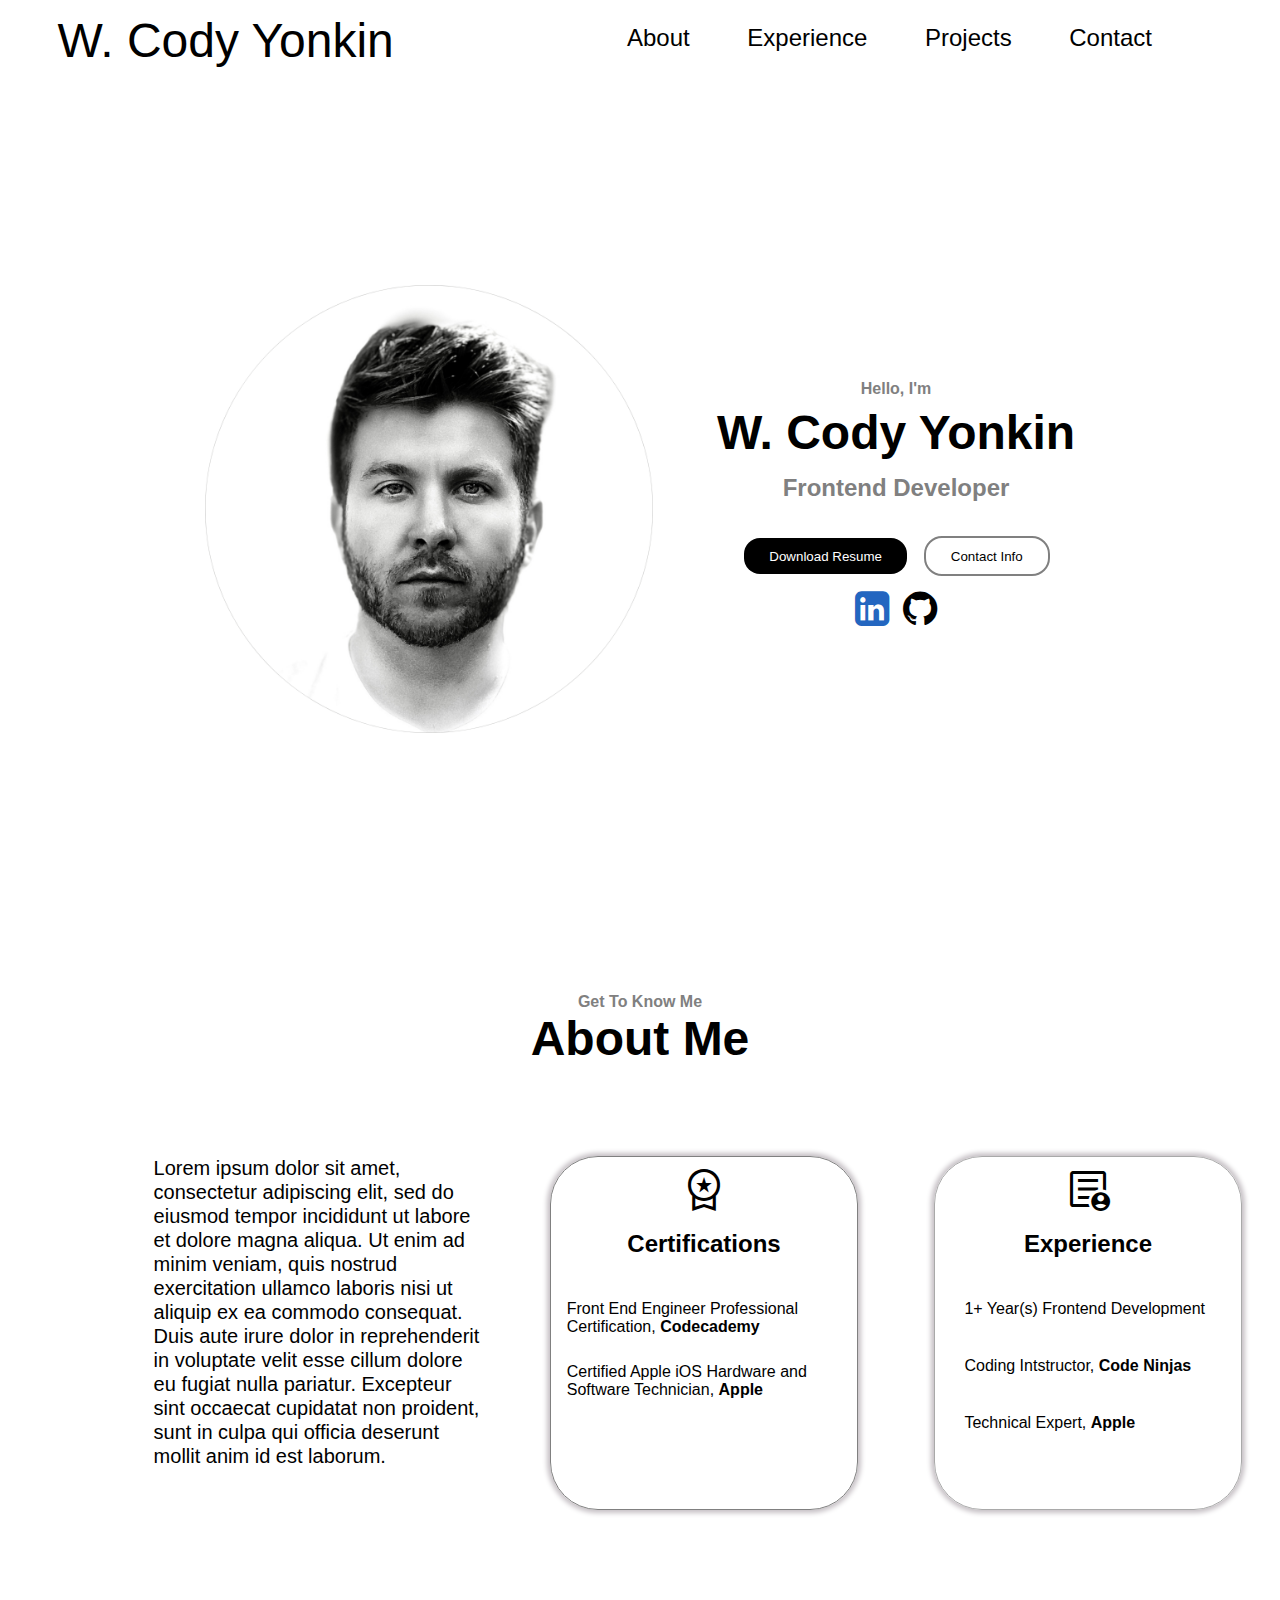
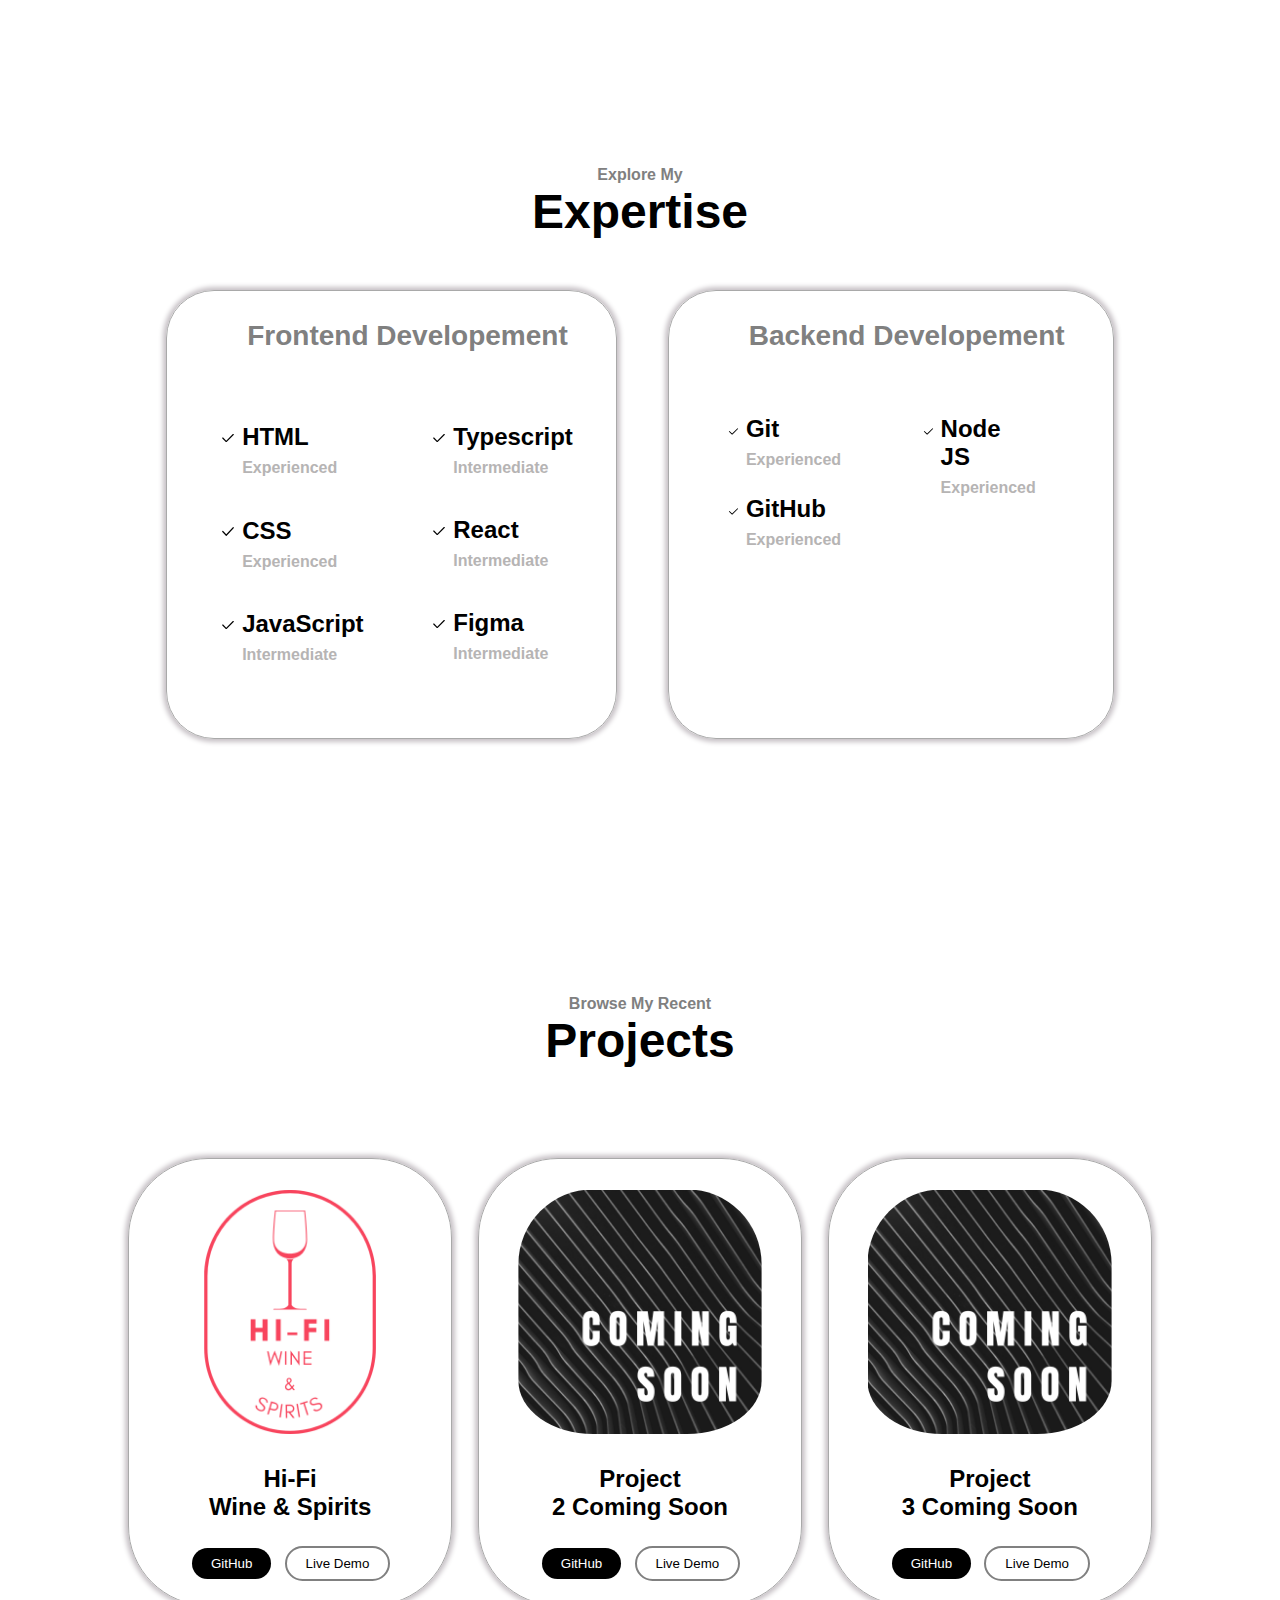
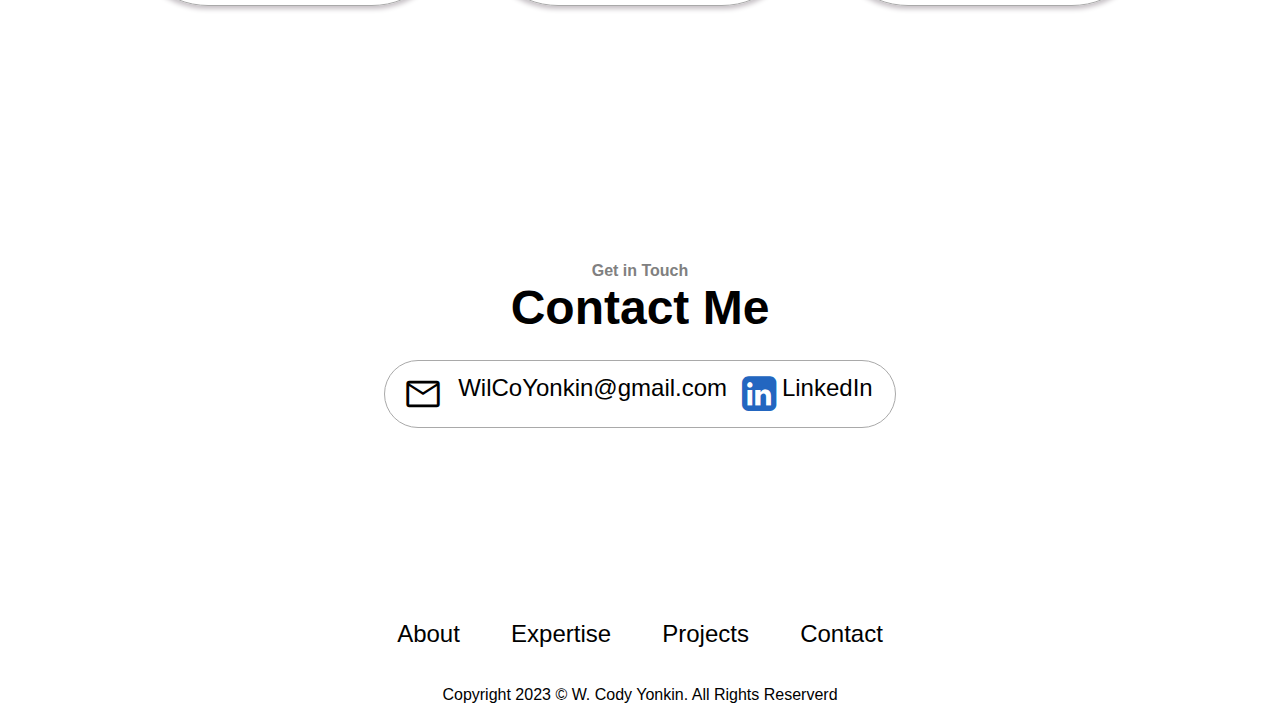
==== commit 570e97b7: "worked on responsiveness" ====
--- a/index.html
+++ b/index.html
@@ -192,7 +192,7 @@
         <div class="project project-1">
             <div class="project-1-image">
                 <img src="./Resources/Images/Hi-Fi Logo.png" alt="Hi-Fi Wine and Spirits Logo">
-                <h3>Hi-Fi<br> Wine & Spirits Website</h3>
+                <h3>Hi-Fi<br> Wine & Spirits</h3>
                 <div class="project-btns">
                     <a href="https://github.com/WilCoYo/Hi-Fi-Wine-and-Spirits.git" target="_blank"><button class="project-btn project-btn-1">GitHub</button></a>
                     <a href="https://hi-fi-wineandspirits.netlify.app" target="_blank"><button class="project-btn project-btn-2">Live Demo</button></a>
--- a/styles.css
+++ b/styles.css
@@ -438,21 +438,23 @@
 }
 
 .project img {
-    width: 100%;
+    width: 90%;
     border-radius: 5rem;
-    margin-bottom: 10%;
-    padding: 2%;
+    margin: 0 auto;
+    padding: 2% 2% 10% 2%;
 }
 
 .project {
     text-align: center;
-    margin: 0 5%;
-    padding: 2% 2% 2% 2%;
+    margin: 0 1%;
+    padding: 2%;
     border: solid darkgrey .1rem;
     box-shadow: 0px 0px 5px 3px #C6C0C5;
     border-radius: 5rem;
 }
 
+
+
 .project h3 {
     font-size: 1.5rem;
 }
@@ -464,6 +466,8 @@
 .project-3 {
     margin-right: 10%;
 }
+
+
 
 
 
@@ -599,13 +603,76 @@
 
 
 
-
-/* About-Me Media Queries */
+/* Tablet - Landscape */
+
+@media screen and (max-width: 85.6em) {
+
+    .hero-section {
+        padding-top: 7%;
+    }
+
+    .portrait {
+        width: 35%; 
+    }
+
+
+}
+
+
+
+/* Tablet - Portait*/
 
 @media screen and (max-width: 67.5em) {
 
+    .navBar {
+        padding: 1% 2% 0 0;
+    }
+
+    .hero-section {
+        display: block;
+        margin-top: 0;
+        padding-top: 5%;
+        padding-bottom: 22%;
+    }
+
+    .portrait {
+        width: 50%; 
+        margin: 0 auto;
+    }
+
+    .introduction {
+        margin: 0 auto;
+    }
+
+    .introduction h4 {
+        padding-top: 1%;
+    } 
+
+    .introduction h1 {
+        padding: 0;
+    }
+
+    .introduction h2 {
+        padding-top: 0;
+        padding-bottom: 2%;
+    }
+
+
+    .intro-btn {
+        margin: 0 .5%;
+        padding: 1%;
+    }
+
+    .socials-btns ul a {
+        padding: 1%;
+        margin: 0;
+    }
+
+ 
+
     .about-me-header {
-        margin-top: 25%;
+        margin-bottom: 0;
+        padding-bottom: 0;
     }
 
     .about-me-body {
@@ -631,7 +698,7 @@
         display: flex;
         justify-content: center;
         width: 100%;
-        margin: 5%;
+        margin: 0 5%;
     }
 
 
@@ -651,4 +718,52 @@
         padding-bottom: 10%;
     }
     
+
+
+
+
+    .project {
+        padding: 2%;
+        margin: 2%;
+    }
+
+    .projects-header {
+        padding-top: 10%;
+    }
+
+
+    .projects-body{
+        justify-content: space-evenly;
+    }
+
+
+
+    .contact-info {
+        border: none;
+    }
+
+    .email-section {
+        border: solid darkgrey .1rem;
+        border-radius: 5rem;
+        padding: 1% 5%;
+    }
+
+    .linkedin-section {
+        margin-top: 1%;
+        border: solid darkgrey .1rem;
+        border-radius: 5rem;
+        padding: 1% 5%;
+    }
+
+
+
+
+    /* header {
+        display: none;
+    }
+
+    .portrait {
+        display: none;
+    } */
+
 }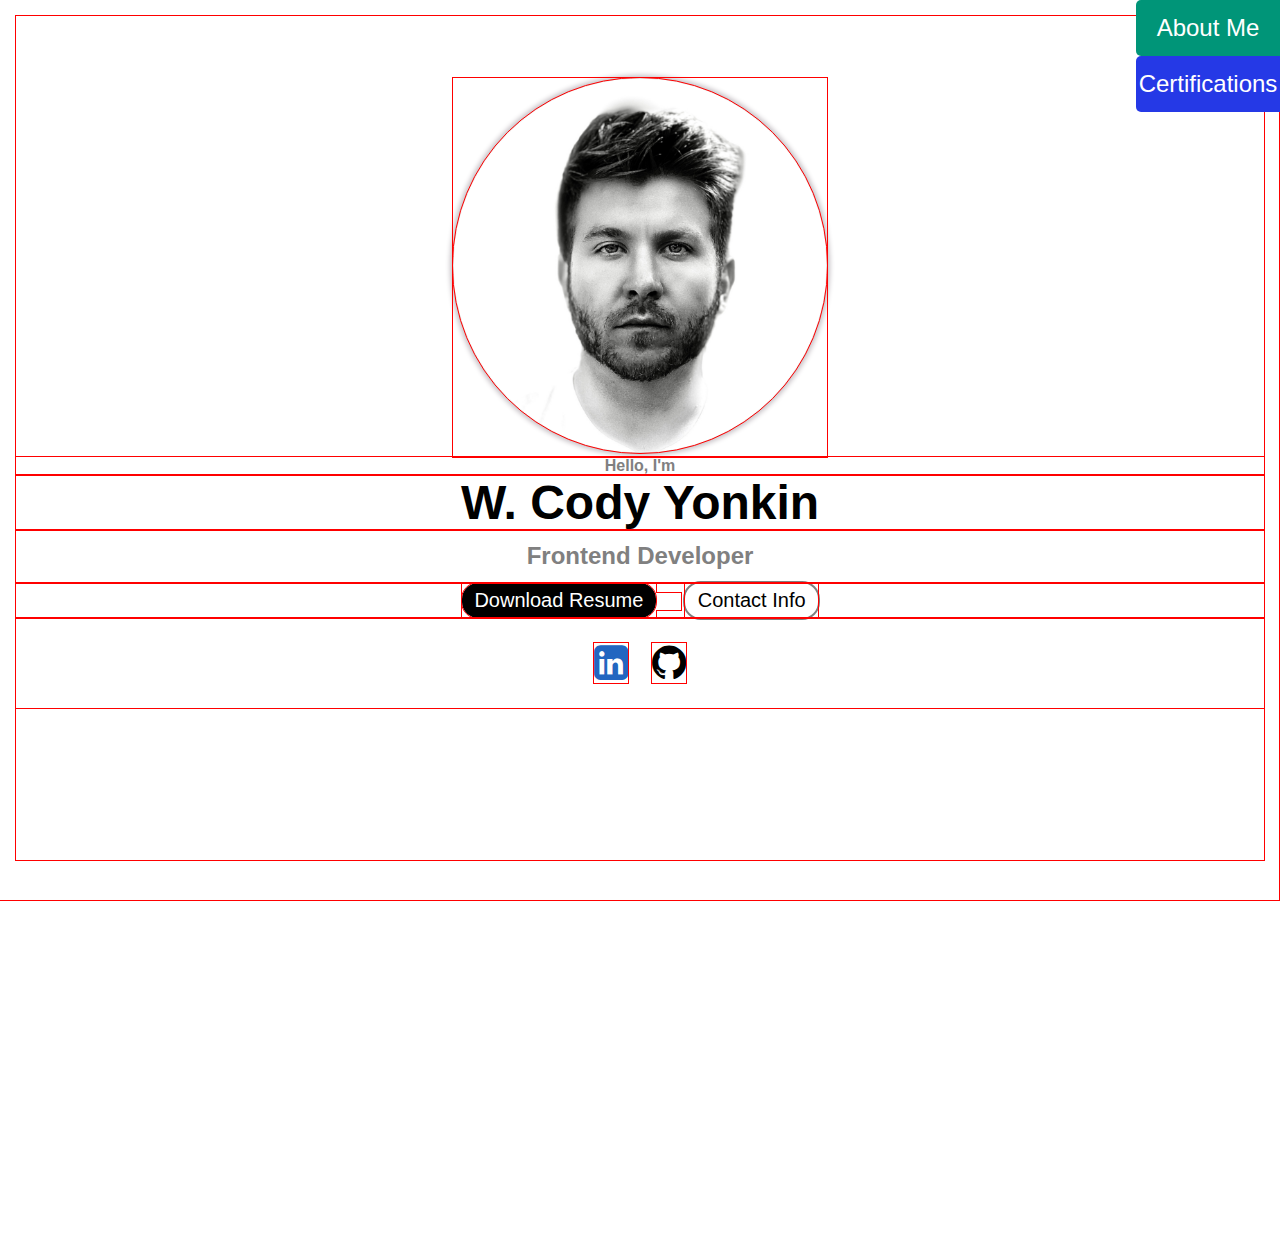
==== commit 4a7f55e1: "changed naming of files an archived old files" ====
--- a/index.html
+++ b/index.html
@@ -8,263 +8,83 @@
     <link rel="stylesheet" href="https://fonts.googleapis.com/css2?family=Material+Symbols+Outlined:opsz,wght,FILL,GRAD@20..48,100..700,0..1,-50..200" />
     <link rel="stylesheet" href="https://cdnjs.cloudflare.com/ajax/libs/font-awesome/4.7.0/css/font-awesome.min.css">
     <link rel="stylesheet" href="https://cdnjs.cloudflare.com/ajax/libs/font-awesome/4.7.0/css/font-awesome.min.css">
+    <link href="https://fonts.googleapis.com/icon?family=Material+Icons" rel="stylesheet">
     <title>W. Cody | Portfolio</title>
 </head>
+
 <body>
 
-    <!-- Header / Navigation Bar -->
-    
-    <header>
-        <ul class="navBar">
-            <li>W. Cody Yonkin</li>
-            <li><a href="#">About</a></li>
-            <li><a href="#">Experience</a></li>
-            <li><a href="#">Projects</a></li>
-            <li><a href="#">Contact</a></li>
-        </ul> 
-    </header>
+  
 
-    <button id="back-to-top" class="back-to-top" onclick="topFunction()" style="display: none">
-        <span class="material-symbols-outlined">
-        north
-        </span>
-    </button>
+    <div class="main-body">
 
-    <!-- Hero Section -->
+        <div class="main" id="main">
 
-    <div class="hero-section">
+              <!-- Hero Section -->
+ 
 
-        <div class="portrait">
-            <img src="./Resources/Images/SelfiePNG.png" alt="self portrait">
+            <div class="hero-section" id="hero-section">
+
+                <div class="portrait" id="portrait">
+                    <img src="./Resources/Images/SelfiePNG.png" alt="self portrait">
+                </div>
+
+                <div class="introduction">
+                    <h4>Hello, I'm</h4>
+                    <h1>W. Cody Yonkin</h1>
+                    <h2>Frontend Developer</h2>
+
+                <!-- Buttons  -->
+
+                    <div class="intro-btns">
+                        <a href="#"><button class="intro-btn intro-btn-1">Download Resume</button></a>
+                        <a href="#"><button class="intro-btn intro-btn-2">Contact Info</button></a>
+                    </div>
+
+                    <div class="socials-btns">
+                        <ul>
+                            <a href="https://www.linkedin.com/in/wilcoyonkin" target="_blank"><li class="fa fa-linkedin-square" style="font-size: 2.5rem"></li></a>
+                            <a href="https://github.com/WilCoYo?tab=repositories" target="_blank"><li class="fa fa-github" style="font-size: 2.5rem"></li></a>
+                        </ul>
+                    </div>
+
+                </div>
+                
+            </div>
+
+          
         </div>
 
-        <div class="introduction">
-            <h4>Hello, I'm</h4>
-            <h1>W. Cody Yonkin</h1>
-            <h2>Frontend Developer</h2>
 
-        <!-- Buttons  -->
+        <div class="navTabs">
 
-            <div class="intro-btns">
-                <a href="#"><button class="intro-btn intro-btn-1">Download Resume</button></a>
-                <a href="#"><button class="intro-btn intro-btn-2">Contact Info</button></a>
-            </div>
+            <button onclick="aboutmeButton();" class="about-me-toggle toggle-btns" id="about-me-toggle" type="button">
+                About Me
+            </button>
 
-            <div class="socials-btns">
-                <ul>
-                    <a href="https://www.linkedin.com/in/wilcoyonkin" target="_blank"><li class="fa fa-linkedin-square" style="font-size: 2.5rem"></li></a>
-                    <a href="https://github.com/WilCoYo?tab=repositories" target="_blank"><li class="fa fa-github" style="font-size: 2.5rem"></li></a>
-                </ul>
-            </div>
-
-        </div>
-        
-    </div>
-
-
+            <button onclick="certificationsButton();" class="certifications-toggle toggle-btns" id="certifications-toggle" type="button">
+                Certifications
+            </button>
     
-
-    <div id="about" class="about-me-header">
-        <h4>Get To Know Me</h4>
-        <h2>About Me</h2>
-    </div>
-
-
-    <div  class="about-me-body" > 
-
-        <div class="about-me-leftside">
-        
-            <div class="about-me">
-                <p> Lorem ipsum dolor sit amet, consectetur adipiscing elit, 
-                    sed do eiusmod tempor incididunt ut labore et dolore magna aliqua. 
-                    Ut enim ad minim veniam, quis nostrud exercitation ullamco laboris 
-                    nisi ut aliquip ex ea commodo consequat. Duis aute irure dolor in 
-                    reprehenderit in voluptate velit esse cillum dolore eu fugiat nulla pariatur. 
-                    Excepteur sint occaecat cupidatat non proident, sunt in culpa qui officia 
-                    deserunt mollit anim id est laborum.
-                </p>
-            </div>
 
         </div>
 
-        <div class="about-me-rightside">
-        
-            <div class="certifications">
-                <span class="material-symbols-outlined" style="font-size: 3rem">
-                    workspace_premium
-                </span>
-                <h4>Certifications</h4>
-                <ul>
-                    <li>Front End Engineer Professional Certification, <strong>Codecademy</strong></li>
-                    <li>Certified Apple iOS Hardware and Software Technician, <strong>Apple</strong></li>
-                    
-                </ul>
-            </div>
-
-            <div class="experience">
-                <span class="material-symbols-outlined" style="font-size: 3rem;">
-                    demography
-                </span>
-                <h4>Experience</h4>
-                <ul>
-                    <li>1+ Year(s) Frontend Development</li>
-                    <li>Coding Intstructor, <strong>Code Ninjas</strong></li>
-                    <li>Technical Expert, <strong>Apple</strong></li>
-                </ul>
-            </div>
        
+        <div class="about-me slide-panels" id="about-me" style="visibility:hidden">
+            <p> Lorem ipsum dolor sit amet, consectetur adipiscing elit, 
+                sed do eiusmod tempor incididunt ut labore et dolore magna aliqua. 
+                Ut enim ad minim veniam, quis nostrud exercitation ullamco laboris 
+                nisi ut aliquip ex ea commodo consequat. Duis aute irure dolor in 
+                reprehenderit in voluptate velit esse cillum dolore eu fugiat nulla pariatur. 
+                Excepteur sint occaecat cupidatat non proident, sunt in culpa qui officia 
+                deserunt mollit anim id est laborum.
+            </p>
         </div>
-
-    </div>
-
-
-    <div id="expertise" class="expertise-header">
-        <h4>Explore My</h4>
-        <h2>Expertise</h2>
-    </div>
-
-
-    <div  class="expertise-body">
-
-        <div class="frontend">
-            <h4>Frontend Developement</h4>
-                <div class="frontend-lists">
-                    <ul class="left-list">
-                        <li>HTML<br>
-                            <strong class="sub-captions">Experienced</strong>
-                        </li>
-                        <li>CSS<br>
-                            <strong class="sub-captions">Experienced</strong>
-                        </li>
-                        <li>JavaScript<br>
-                            <strong class="sub-captions">Intermediate</strong>
-                        </li>
-                    </ul>
-
-                    <ul class="right-list">
-                        <li>Typescript<br>
-                            <strong class="sub-captions">Intermediate</strong>
-                        </li>
-                        <li>React<br>
-                            <strong class="sub-captions">Intermediate</strong>
-                        </li>
-                        <li>Figma<br>
-                            <strong class="sub-captions">Intermediate</strong>
-                        </li>
-                    </ul>
-                </div>
+        <div class="certifications slide-panels" id="certifications" style="visibility:hidden">
+      
         </div>
-
-
-        <div class="backend">
-            <h4>Backend Developement</h4>
-                <div class="backend-lists">
-                    <ul class="left-list">
-                        <li>Git<br>
-                            <strong class="sub-captions">Experienced</strong>
-                        </li>
-                        <li>GitHub<br>
-                            <strong class="sub-captions">Experienced</strong>
-                        </li>
-                       
-                    </ul>
-
-                    <ul class="right-list">
-                        <li>Node JS<br>
-                            <strong class="sub-captions">Experienced</strong>
-                        </li>
-                        
-                    </ul>
-                </div>
-        </div>
-
-    </div>
+      </div>
 
 
 
-    <div id="projects" class="projects-header">
-        <h4>Browse My Recent</h4>
-        <h2>Projects</h2>
-    </div>
-
-    <div  class="projects-body">
-
-        <div class="project project-1">
-            <div class="project-1-image">
-                <img src="./Resources/Images/Hi-Fi Logo.png" alt="Hi-Fi Wine and Spirits Logo">
-                <h3>Hi-Fi<br> Wine & Spirits</h3>
-                <div class="project-btns">
-                    <a href="https://github.com/WilCoYo/Hi-Fi-Wine-and-Spirits.git" target="_blank"><button class="project-btn project-btn-1">GitHub</button></a>
-                    <a href="https://hi-fi-wineandspirits.netlify.app" target="_blank"><button class="project-btn project-btn-2">Live Demo</button></a>
-                </div>
-            </div>
-        </div>
-
-        <div class="project project-2">
-            <div class="project-2-image">
-                <img src="./Resources/Images/Coming-Soon.png" alt="">
-                <h3>Project<br> 2 Coming Soon</h3>
-                <div class="project-btns">
-                    <a href="#"><button class="project-btn project-btn-1">GitHub</button></a>
-                    <a href="#"><button class="project-btn project-btn-2">Live Demo</button></a>
-                </div>
-            </div>
-        </div>
-
-        <div class="project project-3">
-            <div class="project-3-image">
-                <img src="./Resources/Images/Coming-Soon.png" alt="">
-                <h3>Project<br> 3 Coming Soon</h3>
-                <div class="project-btns">
-                    <a href="#"><button class="project-btn project-btn-1">GitHub</button></a>
-                    <a href="#"><button class="project-btn project-btn-2">Live Demo</button></a>
-                </div>
-            </div>
-        </div>
-
-    </div>
-
-
-    <div class="contact-header">
-        <h4>Get in Touch</h4>
-        <h2>Contact Me</h2>
-    </div>
-
-    <div id="contact" class="contact-body">
-       
-
-        <div class="contact-info">
-            <div class="email-section"> 
-                <span class="material-symbols-outlined" style="font-size: 2.5rem">mail</span>
-                <section class="email"><a href="#">WilCoYonkin@gmail.com</a></section>
-            </div>
-            
-            <div class="linkedin-section">
-                <span class="fa fa-linkedin-square" style="font-size: 2.5rem"></span>
-                <section class="linkedin"><a href="#">LinkedIn</a></section>
-            </div>
-            
-        </div>
-
-    </div>
-
-
-    <footer>
-        <ul class="footerNav">
-            <li><a href="#about">About</a></li>
-            <li><a href="#expertise">Expertise</a></li>
-            <li><a href="#projects">Projects</a></li>
-            <li><a href="#contact">Contact</a></li>
-        </ul> 
-    </footer>
-
-    <footerBase>
-        <span>Copyright 2023 &#169 W. Cody Yonkin. All Rights Reserverd  </span>
-    </footerBase>
-
-
- 
-
-
-</body>
-</html>+</body>--- a/styles.css
+++ b/styles.css
@@ -1,98 +1,142 @@
-/* Universal Styling */
-
 * {
     margin: 0;
     padding: 0;
-    /* outline: solid red .1rem; */
-}
+    outline: solid red .1rem;
+    
+}
+
 
 html {
     scroll-behavior: smooth;
 }
 
 body {
-    min-height: 100vh;
     font-family: 'Segoe UI', 'Open Sans', 'Helvetica Neue', sans-serif;
 }
 
 
-/* Scroll to Top Button */
-
-.back-to-top {
+
+
+/* About Me Slideout */
+
+
+.main-body {
+    display: flex;
+    height: 100vh;
+  }
+  
+.main {
+    flex-grow: 1;
+    padding: 1rem;
+    /* overflow-y: auto; */
+  }
+  
+.toggle-btns {
+    width: 9rem;
+    height: 3.5rem;
+    flex-shrink: 0;
+    display: grid;
+    place-items: center;
+    
+  
+    font-size: 1.5rem;
+    color: #ffffff;
+    
+    border: none;
+    border-radius: 5px 0 0 5px;
+    outline: none;
+    cursor: pointer;
+
+    /* -webkit-transition-duration: 0.3s;
+    -moz-transition-duration: 0.3s;
+    -o-transition-duration: 0.3s;
+    transition-duration: 0.3s; */
+  }
+  
+  .about-me-toggle:hover {
+    background: #007960;
+  }
+
+  .about-me-toggle {
+    background: #009578;
     position: fixed;
-    bottom: 6%;
-    right: 3%;
-    background-color: transparent;
-    color: black;
-    cursor: pointer;
-    padding: .6rem .8rem;
-    border-radius: 50%;
-
-}
-
-.back-to-top:hover {
-    background-color: black;
-    color: white;
-}
-
-
-
-/* Header / Navigation Bar */
-
-
-.navBar {
-    display: flex;
-    list-style: none;
-    padding: 1% 10% 0 0;
-}
-
-.navBar li {
-    font-size: 1.5rem;
-}
-
-.navBar a {
-    text-decoration: none;
-    color: black;
-}
-
-.navBar a:hover  {
-    text-decoration: underline;
-}
-
-.navBar li:first-child {
-    margin-right: auto;
-    font-size: 3rem;
-    padding-left: 5%;
-}
-
-.navBar > *:not(:first-child) {
-    padding-top: 1%;
-    padding-left: 5%;
-}
-
-
-
-
-/* Hero Section - Portrait*/
+    transition-delay: right 2s, top 2s;
+    right: 0;
+    top: 0;
+
+    
+    
+    -webkit-transition-duration: 0.3s;
+    -moz-transition-duration: 0.3s;
+    -o-transition-duration: 0.3s;
+    transition-duration: 0.3s;
+  }
+  
+  
+
+  .certifications-toggle {
+    background: #2539e6;
+    position: absolute;
+    right: 0;
+    top: 3.5rem;
+  }
+
+  .certifications-toggle:hover {
+    background: #040e6e;
+  }
+ 
+  .slide-panels {
+    width: 0;
+    flex-shrink: 0;
+    color: #ffffff;
+    background: #009578;
+    box-shadow: 0 0 10px rgba(0, 0, 0, 0.35);
+
+    -webkit-transition-duration: 1.25s;
+    -moz-transition-duration: 1.25s;
+    -o-transition-duration: 1.25s;
+    transition-duration: 1.25s
+  }
+
+
+  .certfications {
+
+  }
+
+.about-me p{
+    margin-right: 9rem;
+}
+  
+
+
+
+
+
+  /* Hero Section - Portrait*/
 
 .hero-section {
-    display: flex;
-    justify-content: center;
-    margin-top: 10%;
-    
+    display: block;
+    height: 90%;
+    padding-top: 5%;
+
+    -webkit-transition-duration: 1.25s;
+    -moz-transition-duration: 1.25s;
+    -o-transition-duration: 1.25s;
+    transition-duration: 1.25s
 }
 
 .portrait {
-    width: 25%;
-    
+    width: 30%; 
+    margin: 0 auto;
+    transition: width 1s;
 }
 
 .hero-section img {
     width: 100%;
     align-self: center;
-    /* box-shadow: 0px 0px 5px 3px #C6C0C5; */
-}
-
+    border-radius: 50%;
+    box-shadow: 0px 0px 5px 3px #C6C0C5;
+}
 
 
 
@@ -101,7 +145,6 @@
 .introduction {
     text-align: center;
     align-self: center;
-    margin-left: 5%;
 }
 
 .introduction h4 {
@@ -109,21 +152,20 @@
 }
 
 .introduction h1 {
-    padding-top: 2%;
     font-size: 3rem;
 }
 
 .introduction h2 {
-    padding-top: 4%;
-    padding-bottom: 10%;
     color: gray;
+    padding: 1% 0;
 }
 
 
 /* Hero Section - Buttons */
 
 .intro-btn {
-    padding: 3% 7%;
+    font-size: 1.25rem;
+    padding: .5% 1%;
     border-radius: 1rem;
     cursor: pointer;
 }
@@ -148,7 +190,6 @@
 }
 
 .intro-btn-2 {
-    margin-left: 2%;
     background-color: white;
     outline: gray solid .15rem;
     border: none;
@@ -169,13 +210,17 @@
 }
 
 .socials-btns a{
-    margin: 4% 2%;
+    margin: 2% 1%;
 
 }
 
 .fa {
     border: none;
    
+}
+
+.fa:hover {
+    scale: 1.1;
 }
 
 .fa-github {
@@ -186,584 +231,4 @@
     color: #2366C0;
 }
 
-
-
-/* Headers */
-
-
-.about-me-header,
-.expertise-header,
-.projects-header,
-.contact-header {
-    text-align: center;
-    margin-top: 15%;
-    margin-bottom: 2%;
-}
-
-.about-me-header h4,
-.expertise-header h4,
-.projects-header h4,
-.contact-header h4{
-    color: gray;
-}
-
-.about-me-header h2,
-.expertise-header h2,
-.projects-header h2,
-.contact-header h2 {
-    font-size: 3rem;
-    padding-bottom: 2%;
-}
-
-
-.about-me-header {
-    padding-top: 5%;
-    padding-bottom: 3%;
-}
-
-.about-me-body {
-    display: flex;
-    justify-content: center;
-    
-}
-
-
-.about-me-body ul {
-    list-style: none;
-}
-
-.about-me-leftside {
-    display: flex;
-    justify-content: center;
-    width: 40%;
-}
-
-
-
-.about-me {
-    width: 100%;
-    margin: 0 5% 5% 30%;
-    line-height: 1.5rem;
-    font-size: 1.25rem;
-}
-
-
-
-.about-me-rightside {
-    display: flex;
-    justify-content: space-evenly;
-    width: 60%;
-}
-
-
-
-.certifications {
-    border: solid gray .1rem;
-    box-shadow: 0px 0px 5px 3px #C6C0C5;
-    text-align: center;
-    padding: 1% 2% 5% 2%;
-    border-radius: 3rem;
-    width: 100%;
-    margin: 0 5%;
-}
-
-.certifications h4 {
-    padding-top: 5%;
-    padding-bottom: 15%;
-    font-weight: bold;
-    font-size: 1.5rem;
-}
-
-.certifications ul {
-    text-align: start;
-    
-}
-
-.certifications li {
-    padding-bottom: 10%;
-    
-}
-
-
-
-
-.experience {
-    border: solid darkgrey .1rem;
-    box-shadow: 0px 0px 5px 3px #C6C0C5;
-    text-align: center;
-    padding: 1% 2% 5% 2%;
-    border-radius: 3rem;
-    width: 100%;
-    margin: 0 5%;
-}
-
-.experience h4 {
-    font-weight: bold;
-    font-size: 1.5rem;
-    padding-top: 5%;
-    padding-bottom: 15%;
-}
-
-.experience ul {
-    text-align: start;
-    margin-left: 5%;
-}
-
-.experience li {
-    padding-bottom: 15%;
-}
-
-
-
-
-
-
-
-
-/* Expertise */
-
-.expertise-header {
-    padding-top: 5%;
-}
-
-.expertise-body {
-    display: flex;
-    justify-content: center;
-}
-
-.expertise-body h4 {
-    padding: 5% 5% 15% 5%;
-    font-size: 1.75rem;
-    color: gray;
-    width:  100%;
-}
-
-
-.sub-captions {
-    font-size: 1rem;
-    color: rgb(182, 180, 180);
-}
-
-
-
-
-
-.frontend {
-    border: solid darkgrey .1rem;
-    padding: 1% 5% 2% 5%;
-    margin-right: 2%;
-    margin-left: 2%;
-    border-radius: 3rem;
-    box-shadow: 0px 0px 5px 3px #C6C0C5;
-    text-align: center;
-}
-
-
-
-.frontend-lists {
-    display: flex;
-    justify-content: center;
-    padding: 5%;
-    margin-left: 10%;
-}
-
-
-.frontend-lists li {
-    font-size: 1.5rem;
-    padding-bottom: 25%;
-    text-align: start;
-    font-weight: bold;
-    list-style-image: url('data:image/svg+xml,<svg xmlns="http://www.w3.org/2000/svg" viewBox="0 0 24 24" fill="%23000000"><path d="M9 19c-.26 0-.51-.1-.71-.29l-6-6A.996.996 0 1 1 3.7 11.3l5.29 5.29L20.28 5.3a.996.996 0 1 1 1.41 1.41l-12 12c-.2.2-.45.29-.71.29Z"></path></svg>'); 
-}
-
-.frontend-lists li::marker {
-    font-size: 2rem;
-}
-
-
-
-
-
-
-
-
-.backend {
-    border: solid darkgrey .1rem;
-    padding: 1% 5% 5% 5%;
-    margin-left: 2%;
-    margin-right: 2%;
-    border-radius: 3rem;
-    box-shadow: 0px 0px 5px 3px #C6C0C5;
-    text-align: center;
-}
-
-.backend-lists {
-    display: flex;
-    justify-content: center;
-    padding: 5%;
-}
-
-.backend-lists li {
-    font-size: 1.5rem;
-    padding-bottom: 25%;
-    text-align: start;
-    font-weight: bold;
-    list-style-image: url('data:image/svg+xml,<svg xmlns="http://www.w3.org/2000/svg" viewBox="0 0 24 24" fill="%23000000"><path d="M9 19c-.26 0-.51-.1-.71-.29l-6-6A.996.996 0 1 1 3.7 11.3l5.29 5.29L20.28 5.3a.996.996 0 1 1 1.41 1.41l-12 12c-.2.2-.45.29-.71.29Z"></path></svg>'); 
-}
-
-
-
-.left-list {
-    margin-right: 35%;
-   
-}
-
-
-
-
-
-
-/* Projects Section */
-
-.projects-header {
-    padding-top: 5%;
-    padding-bottom: 3%;
-}
-
-
-.projects-body {
-    display: flex;
-    justify-content: center;
-    margin-bottom: 20%;
-}
-
-.project img {
-    width: 90%;
-    border-radius: 5rem;
-    margin: 0 auto;
-    padding: 2% 2% 10% 2%;
-}
-
-.project {
-    text-align: center;
-    margin: 0 1%;
-    padding: 2%;
-    border: solid darkgrey .1rem;
-    box-shadow: 0px 0px 5px 3px #C6C0C5;
-    border-radius: 5rem;
-}
-
-
-
-.project h3 {
-    font-size: 1.5rem;
-}
-
-.project-1 {
-    margin-left: 10%;
-}
-
-.project-3 {
-    margin-right: 10%;
-}
-
-
-
-
-
-
-/* Project Section - Buttons */
-
-.project-btns {
-    text-align: center;
-    margin-top: 10%;
-    
-} 
-
-.project-btn {
-    padding: 3% 7%;
-    border-radius: 1rem;
-    cursor: pointer;
-}
-
-.project-btn-1 {
-    margin-right: 2%;
-    background-color: black;
-    color: white;
-    border: none;
-}
-
-.project-btn-1 a {
-    text-decoration: none;
-    color: white;
-}
-
-
-.project-btn-1:hover {
-    color: black;
-    background-color: white;
-    outline: gray solid .15rem;
-}
-
-.project-btn-2 {
-    margin-left: 2%;
-    background-color: white;
-    outline: gray solid .15rem;
-    border: none;
-}
-
-.project-btn-2:hover {
-    color: white;
-    background-color: black;
-    border: none;
-    outline: none;
-}
-
-
-
-
-
-
-.contact-header h2 {
-    margin-bottom: 1%;
-    padding-bottom: 0;
-}
-
-.contact-info {
-    display: flex;
-    flex-wrap: wrap;
-    justify-content: space-evenly;
-    font-size: 1.5rem;
-    padding: 1% 0;
-    border: solid darkgrey .1rem;
-    border-radius: 5rem;
-    margin: 0 30%;
-}
-
-.email-section {
-    display: flex;
-    justify-content: center;
-}
-
-
-.linkedin-section {
-    display: flex;
-    justify-content: center;
-}
-
-.email,
-.linkedin {
-    padding-left: 5%;
-} 
-
-.contact-info a {
-    color: black;
-    text-decoration: none;
-}
-
-.contact-info a:hover {
-    color: blue;
-}
-
-
-
-
-
-footer {
-    margin-top: 15%;
-}
-
-.footerNav {
-    display: flex;
-    justify-content: center;
-    list-style: none;
-    font-size: 1.5rem;
-}
-
-.footerNav li {
-    padding: 0 2%;
-}
-
-.footerNav a  {
-    color: black;
-    text-decoration: none;
-}
-
-.footerNav a:hover  {
-    text-decoration: underline;
-}
-
-footerBase {
-    display: flex;
-    justify-content: center;
-    margin-top: 3%;
-}
-
-
-
-
-
-/* Tablet - Landscape */
-
-@media screen and (max-width: 85.6em) {
-
-    .hero-section {
-        padding-top: 7%;
-    }
-
-    .portrait {
-        width: 35%; 
-    }
-
-
-}
-
-
-
-/* Tablet - Portait*/
-
-@media screen and (max-width: 67.5em) {
-
-    .navBar {
-        padding: 1% 2% 0 0;
-    }
-
-    .hero-section {
-        display: block;
-        margin-top: 0;
-        padding-top: 5%;
-        padding-bottom: 22%;
-    }
-
-    .portrait {
-        width: 50%; 
-        margin: 0 auto;
-    }
-
-    .introduction {
-        margin: 0 auto;
-    }
-
-    .introduction h4 {
-        padding-top: 1%;
-    } 
-
-    .introduction h1 {
-        padding: 0;
-    }
-
-    .introduction h2 {
-        padding-top: 0;
-        padding-bottom: 2%;
-    }
-
-
-    .intro-btn {
-        margin: 0 .5%;
-        padding: 1%;
-    }
-
-    .socials-btns ul a {
-        padding: 1%;
-        margin: 0;
-    }
-
- 
-
-    .about-me-header {
-        margin-bottom: 0;
-        padding-bottom: 0;
-    }
-
-    .about-me-body {
-        flex-direction: column;
-        align-content: center;
-        flex-wrap: wrap;
-    }
-
-    .about-me {
-        width: 75%;
-        margin: 2% auto;
-        display: inline;
-    }
-
-    .about-me-leftside {
-        display: flex;
-        justify-content: center;
-        width: 100%;
-        margin: 2% 5%;
-    }
-
-    .about-me-rightside {
-        display: flex;
-        justify-content: center;
-        width: 100%;
-        margin: 0 5%;
-    }
-
-
-    .certifications {
-        margin: 2%;
-    }
-
-    .certifications h4 {
-        padding-bottom: 10%;
-    }
-
-    .experience {
-        margin: 2%;
-    }
-
-    .experience h4 {
-        padding-bottom: 10%;
-    }
-    
-
-
-
-
-    .project {
-        padding: 2%;
-        margin: 2%;
-    }
-
-    .projects-header {
-        padding-top: 10%;
-    }
-
-
-    .projects-body{
-        justify-content: space-evenly;
-    }
-
-
-
-    .contact-info {
-        border: none;
-    }
-
-    .email-section {
-        border: solid darkgrey .1rem;
-        border-radius: 5rem;
-        padding: 1% 5%;
-    }
-
-    .linkedin-section {
-        margin-top: 1%;
-        border: solid darkgrey .1rem;
-        border-radius: 5rem;
-        padding: 1% 5%;
-    }
-
-
-
-
-    /* header {
-        display: none;
-    }
-
-    .portrait {
-        display: none;
-    } */
-
-}+ 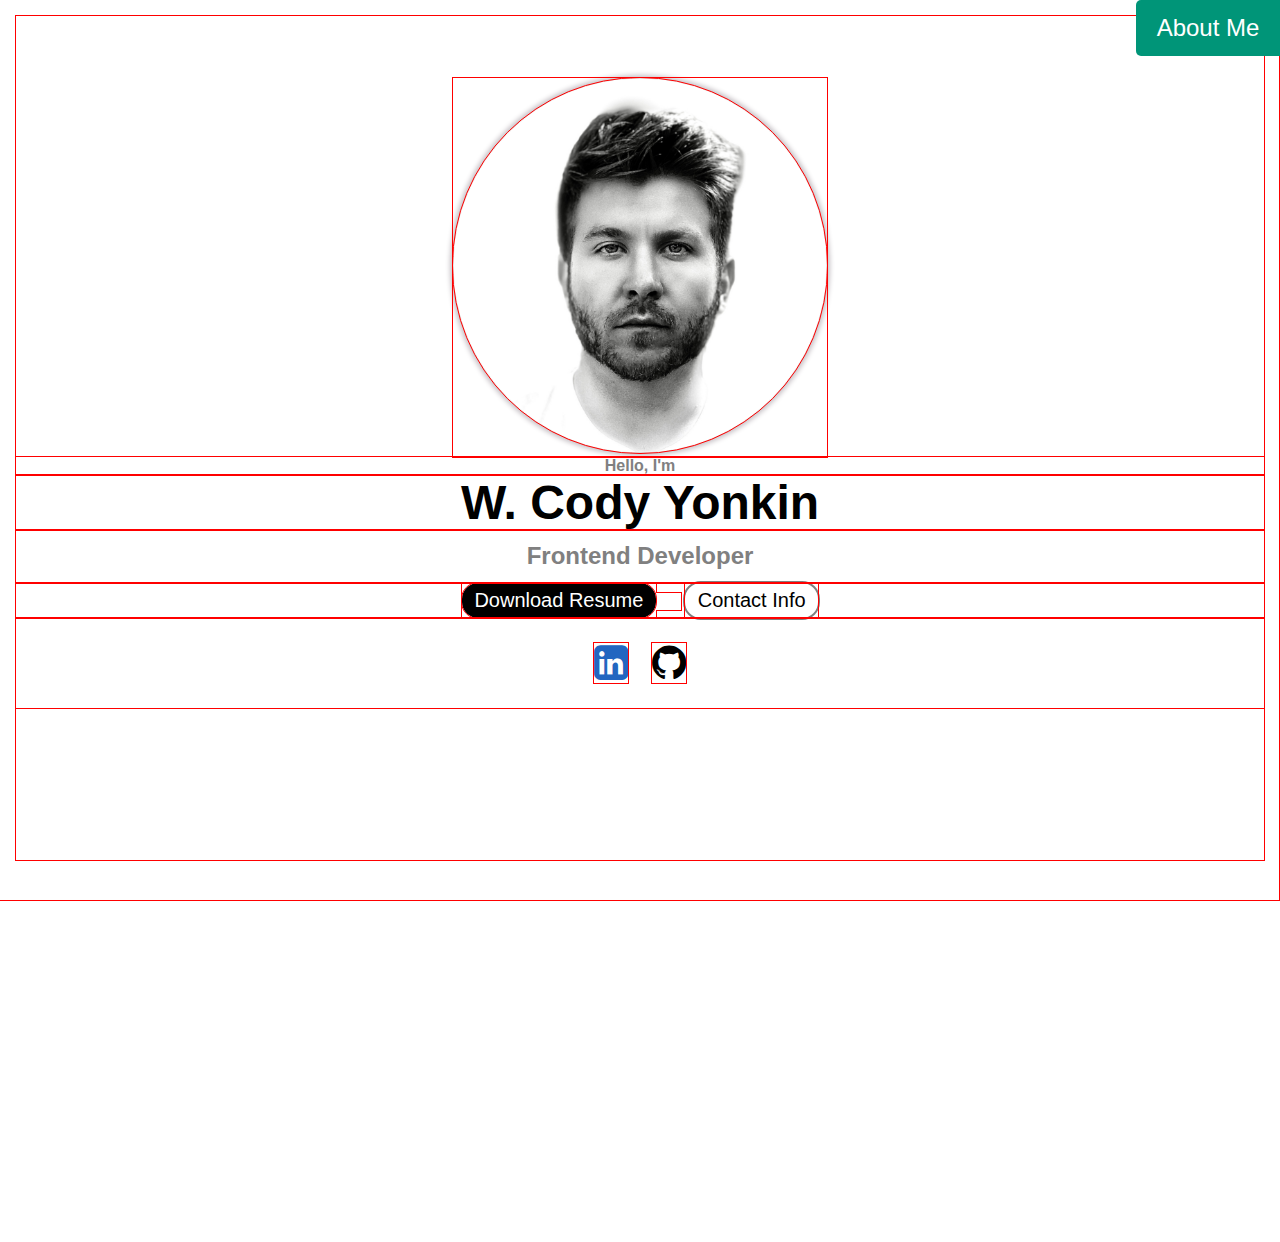
==== commit 58e68fc7: "troubleshooting functionality of about me tab" ====
--- a/index.html
+++ b/index.html
@@ -62,9 +62,9 @@
                 About Me
             </button>
 
-            <button onclick="certificationsButton();" class="certifications-toggle toggle-btns" id="certifications-toggle" type="button">
+            <!-- <button onclick="certificationsButton();" class="certifications-toggle toggle-btns" id="certifications-toggle" type="button">
                 Certifications
-            </button>
+            </button> -->
     
 
         </div>
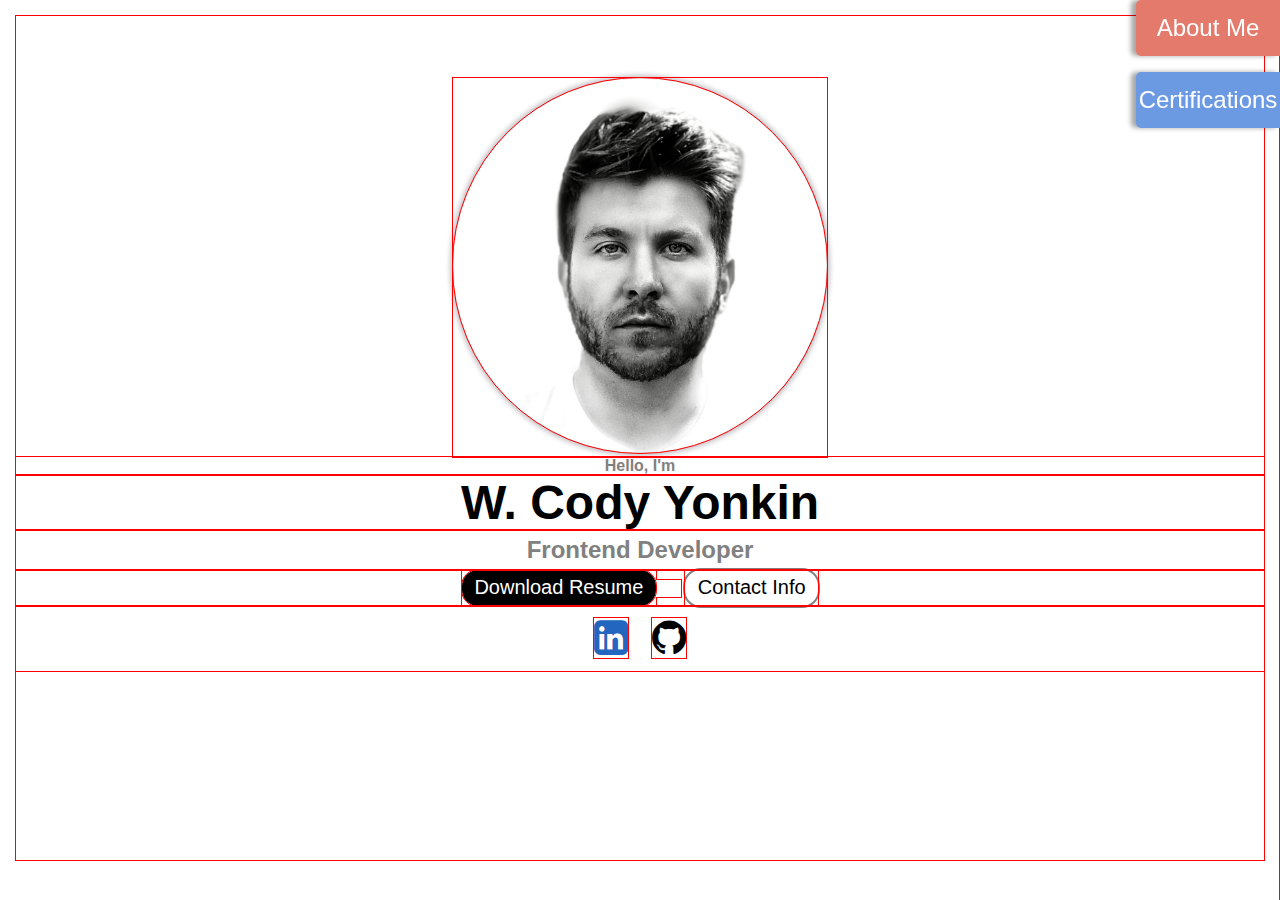
==== commit 10a2a582: "troubleshooting tabs and side panels" ====
--- a/index.html
+++ b/index.html
@@ -62,16 +62,16 @@
                 About Me
             </button>
 
-            <!-- <button onclick="certificationsButton();" class="certifications-toggle toggle-btns" id="certifications-toggle" type="button">
+            <button onclick="certificationsButton();" class="certifications-toggle toggle-btns" id="certifications-toggle" type="button">
                 Certifications
-            </button> -->
+            </button>
     
 
         </div>
 
        
         <div class="about-me slide-panels" id="about-me" style="visibility:hidden">
-            <p> Lorem ipsum dolor sit amet, consectetur adipiscing elit, 
+            <p class="about-me-content" style="display:none"> Lorem ipsum dolor sit amet, consectetur adipiscing elit, 
                 sed do eiusmod tempor incididunt ut labore et dolore magna aliqua. 
                 Ut enim ad minim veniam, quis nostrud exercitation ullamco laboris 
                 nisi ut aliquip ex ea commodo consequat. Duis aute irure dolor in 
@@ -81,7 +81,15 @@
             </p>
         </div>
         <div class="certifications slide-panels" id="certifications" style="visibility:hidden">
-      
+            
+            <p class="certifications-content" style="display:none"> Lorem ipsum dolor sit amet, consectetur adipiscing elit, 
+                sed do eiusmod tempor incididunt ut labore et dolore magna aliqua. 
+                Ut enim ad minim veniam, quis nostrud exercitation ullamco laboris 
+                nisi ut aliquip ex ea commodo consequat. Duis aute irure dolor in 
+                reprehenderit in voluptate velit esse cillum dolore eu fugiat nulla pariatur. 
+                Excepteur sint occaecat cupidatat non proident, sunt in culpa qui officia 
+                deserunt mollit anim id est laborum.
+            </p>
         </div>
       </div>
 
--- a/styles.css
+++ b/styles.css
@@ -7,12 +7,15 @@
 
 
 html {
+    
     scroll-behavior: smooth;
 }
 
 body {
+    height: 100vh;
     font-family: 'Segoe UI', 'Open Sans', 'Helvetica Neue', sans-serif;
 }
+
 
 
 
@@ -24,12 +27,16 @@
     display: flex;
     height: 100vh;
   }
+
+
   
 .main {
+    
     flex-grow: 1;
     padding: 1rem;
     /* overflow-y: auto; */
   }
+  
   
 .toggle-btns {
     width: 9rem;
@@ -37,59 +44,91 @@
     flex-shrink: 0;
     display: grid;
     place-items: center;
-    
+    z-index: 5;
   
     font-size: 1.5rem;
     color: #ffffff;
+    box-shadow: -5px 0 5px rgba(0, 0, 0, 0.35);
     
     border: none;
     border-radius: 5px 0 0 5px;
     outline: none;
     cursor: pointer;
-
-    /* -webkit-transition-duration: 0.3s;
-    -moz-transition-duration: 0.3s;
-    -o-transition-duration: 0.3s;
-    transition-duration: 0.3s; */
-  }
-  
+ 
+  }
+
+ 
   .about-me-toggle:hover {
-    background: #007960;
+    background-color: #b94634;
   }
 
   .about-me-toggle {
-    background: #009578;
+    background-color: #E37A6B;
     position: fixed;
-    transition-delay: right 2s, top 2s;
     right: 0;
     top: 0;
 
     
-    
-    -webkit-transition-duration: 0.3s;
-    -moz-transition-duration: 0.3s;
-    -o-transition-duration: 0.3s;
-    transition-duration: 0.3s;
-  }
-  
-  
+    -webkit-transition-duration: 1.25s;
+    -moz-transition-duration: 1.25s;
+    -o-transition-duration: 1.25s;
+    transition-duration: 1.25s;
+  }
+
+  .about-me {
+    background-color: #E37A6B;
+    margin: 0;
+
+    
+  }
+  
+  .about-me-content{
+    margin-top: 0;
+    margin-right: 9rem;
+    margin-left: 1rem;
+}
 
   .certifications-toggle {
-    background: #2539e6;
-    position: absolute;
+    position: fixed;
     right: 0;
-    top: 3.5rem;
+    top: 4rem;
+    margin-top: .5rem;
+    background-color: #6B9AE3;
+
+
+    -webkit-transition-duration: 1.25s;
+    -moz-transition-duration: 1.25s;
+    -o-transition-duration: 1.25s;
+    transition-duration: 1.25s;
   }
 
   .certifications-toggle:hover {
-    background: #040e6e;
-  }
- 
-  .slide-panels {
+    background-color: #2a5292;
+  }
+
+  .certifications {
+    background-color: #6B9AE3;
+    
+    
+    -webkit-transition-duration: 1.25s;
+    -moz-transition-duration: 1.25s;
+    -o-transition-duration: 1.25s;
+    transition-duration: 1.25s;
+  }
+
+  .certifications-content {
+    margin: 4rem 9rem 0 1rem;
+  }
+ 
+
+
+
+/* the problem VVVVV */
+
+.slide-panels {
     width: 0;
     flex-shrink: 0;
     color: #ffffff;
-    background: #009578;
     box-shadow: 0 0 10px rgba(0, 0, 0, 0.35);
 
     -webkit-transition-duration: 1.25s;
@@ -99,20 +138,22 @@
   }
 
 
-  .certfications {
-
-  }
-
-.about-me p{
-    margin-right: 9rem;
-}
-  
-
-
-
-
-
-  /* Hero Section - Portrait*/
+
+ 
+
+
+  
+
+
+
+
+
+
+
+
+
+
+ /* Hero Section - Portrait*/
 
 .hero-section {
     display: block;
@@ -157,7 +198,7 @@
 
 .introduction h2 {
     color: gray;
-    padding: 1% 0;
+    padding: .5% 0;
 }
 
 
@@ -210,7 +251,7 @@
 }
 
 .socials-btns a{
-    margin: 2% 1%;
+    margin: 1% 1%;
 
 }
 
@@ -230,5 +271,4 @@
 .fa-linkedin-square {
     color: #2366C0;
 }
-
  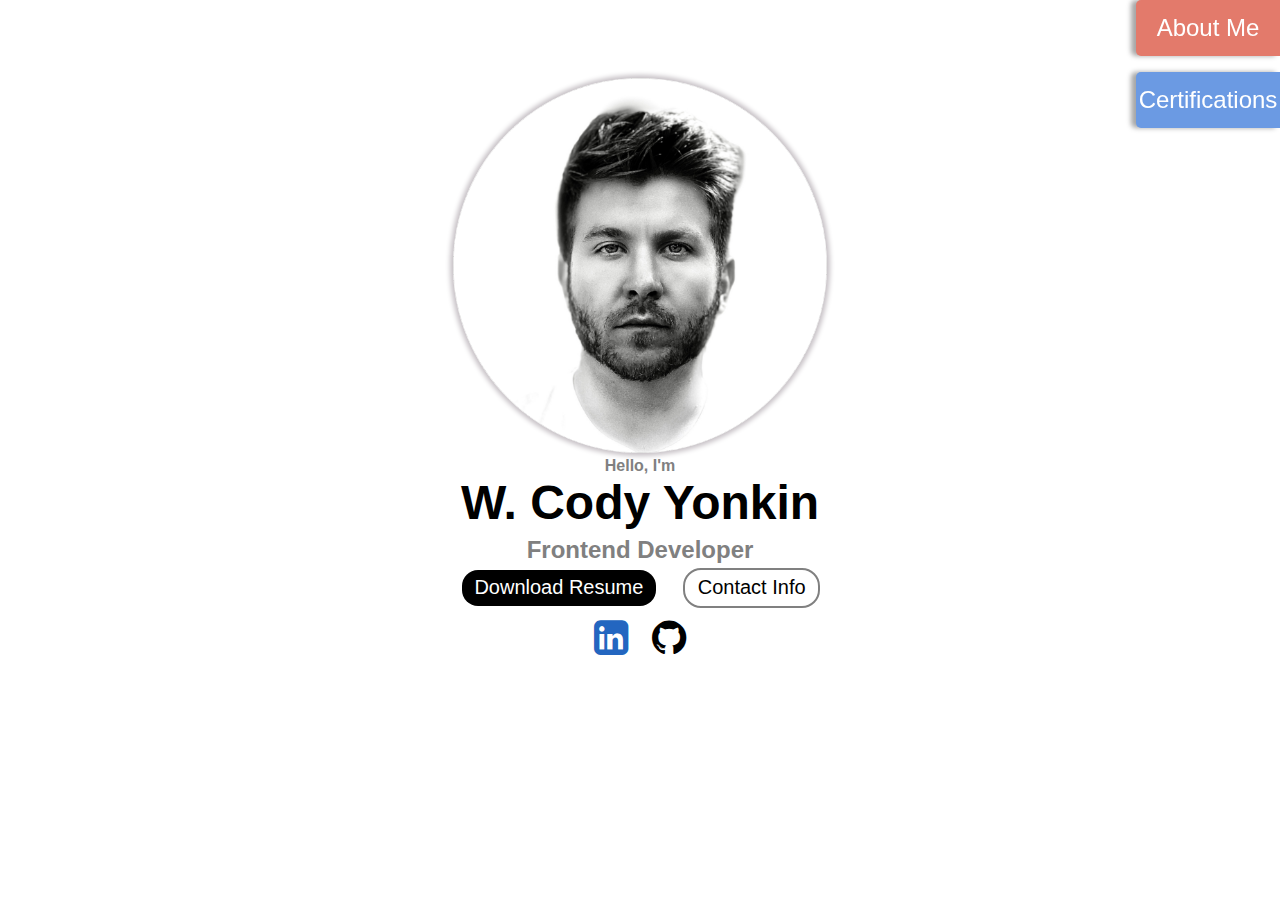
==== commit 240c213c: "working on side panel functionality" ====
--- a/index.html
+++ b/index.html
@@ -70,7 +70,7 @@
         </div>
 
        
-        <div class="about-me slide-panels" id="about-me" style="visibility:hidden">
+        <div class="about-me slide-panels" id="about-me" style="visibility:visible">
             <p class="about-me-content" style="display:none"> Lorem ipsum dolor sit amet, consectetur adipiscing elit, 
                 sed do eiusmod tempor incididunt ut labore et dolore magna aliqua. 
                 Ut enim ad minim veniam, quis nostrud exercitation ullamco laboris 
@@ -80,7 +80,7 @@
                 deserunt mollit anim id est laborum.
             </p>
         </div>
-        <div class="certifications slide-panels" id="certifications" style="visibility:hidden">
+        <div class="certifications slide-panels" id="certifications" style="visibility:visible">
             
             <p class="certifications-content" style="display:none"> Lorem ipsum dolor sit amet, consectetur adipiscing elit, 
                 sed do eiusmod tempor incididunt ut labore et dolore magna aliqua. 
--- a/styles.css
+++ b/styles.css
@@ -1,7 +1,7 @@
 * {
     margin: 0;
     padding: 0;
-    outline: solid red .1rem;
+    /* outline: solid red .1rem; */
     
 }
 
@@ -44,7 +44,6 @@
     flex-shrink: 0;
     display: grid;
     place-items: center;
-    z-index: 5;
   
     font-size: 1.5rem;
     color: #ffffff;
@@ -56,6 +55,8 @@
     cursor: pointer;
  
   }
+
+  
 
  
   .about-me-toggle:hover {
@@ -67,7 +68,6 @@
     position: fixed;
     right: 0;
     top: 0;
-
     
     -webkit-transition-duration: 1.25s;
     -moz-transition-duration: 1.25s;
@@ -78,7 +78,6 @@
   .about-me {
     background-color: #E37A6B;
     margin: 0;
-
     
   }
   
@@ -88,6 +87,8 @@
     margin-left: 1rem;
 }
 
+
+   
   .certifications-toggle {
     position: fixed;
     right: 0;
@@ -109,7 +110,6 @@
   .certifications {
     background-color: #6B9AE3;
     
-    
     -webkit-transition-duration: 1.25s;
     -moz-transition-duration: 1.25s;
     -o-transition-duration: 1.25s;
